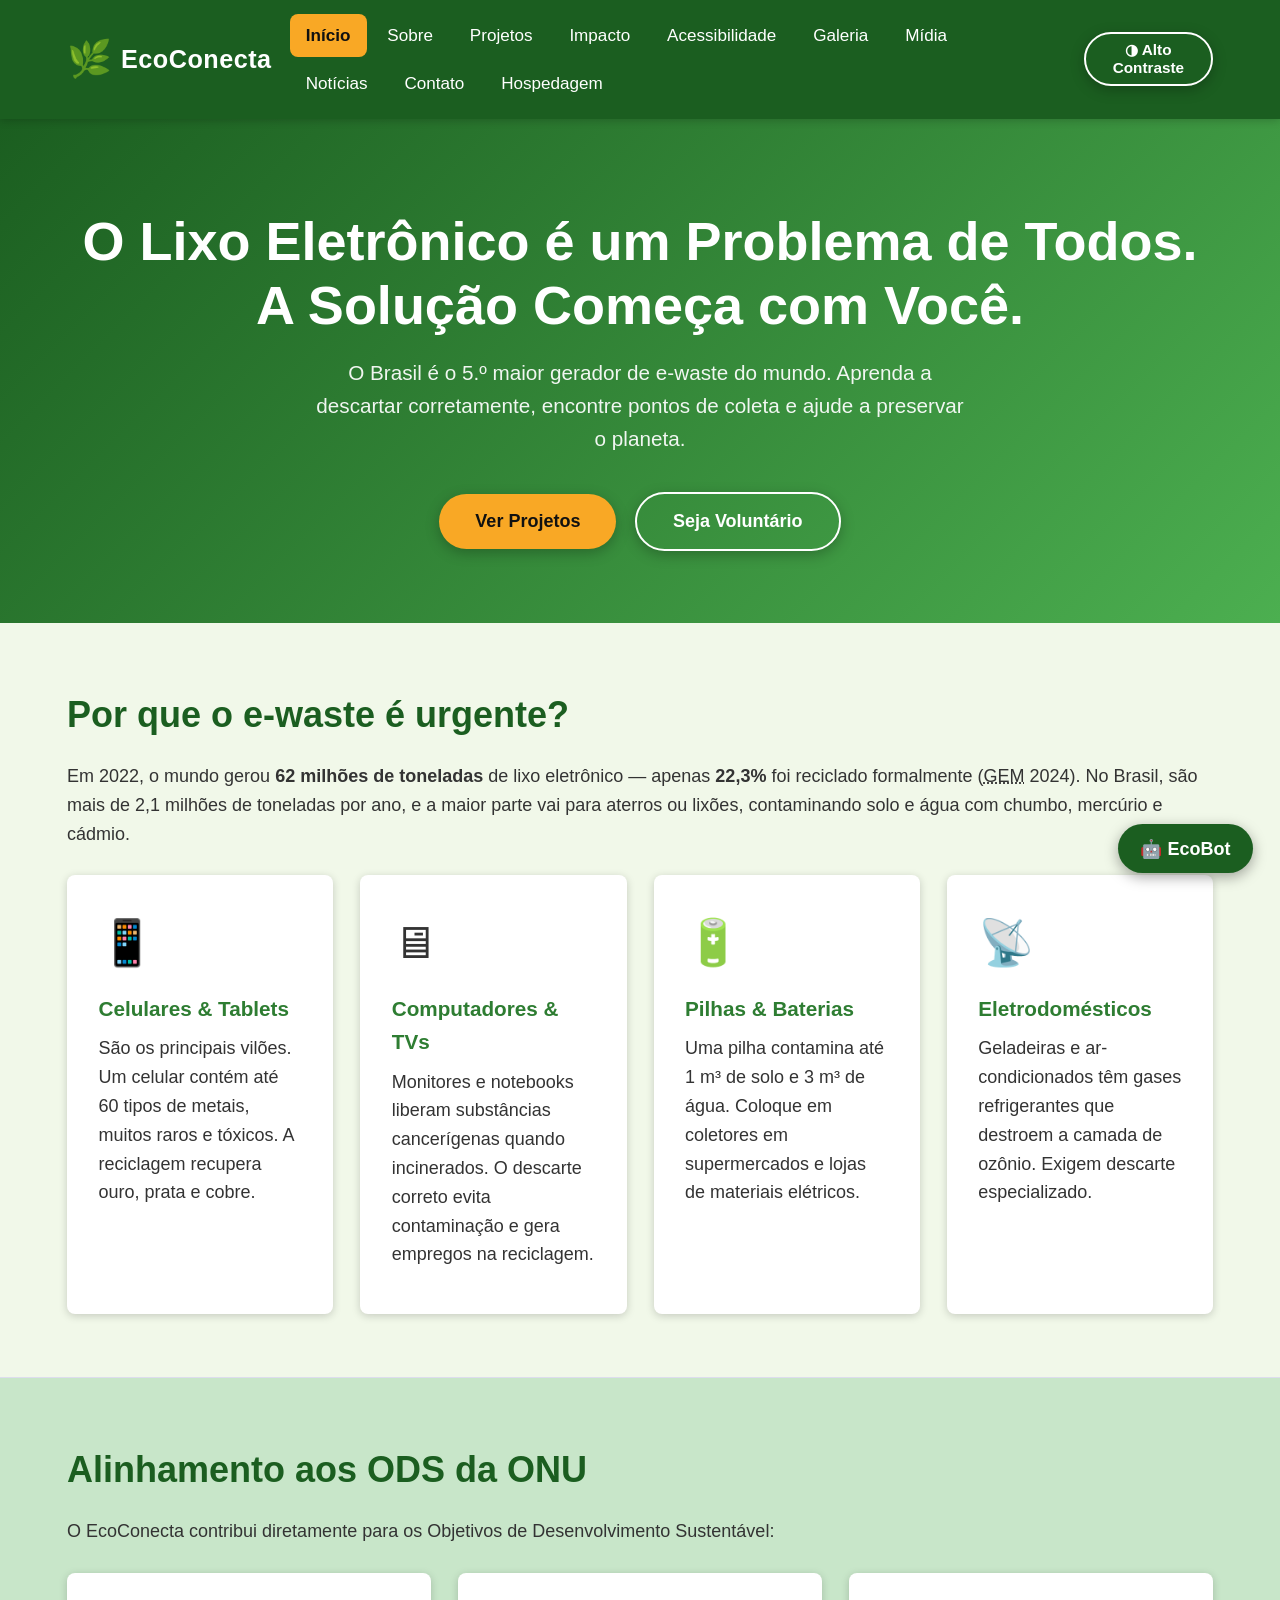
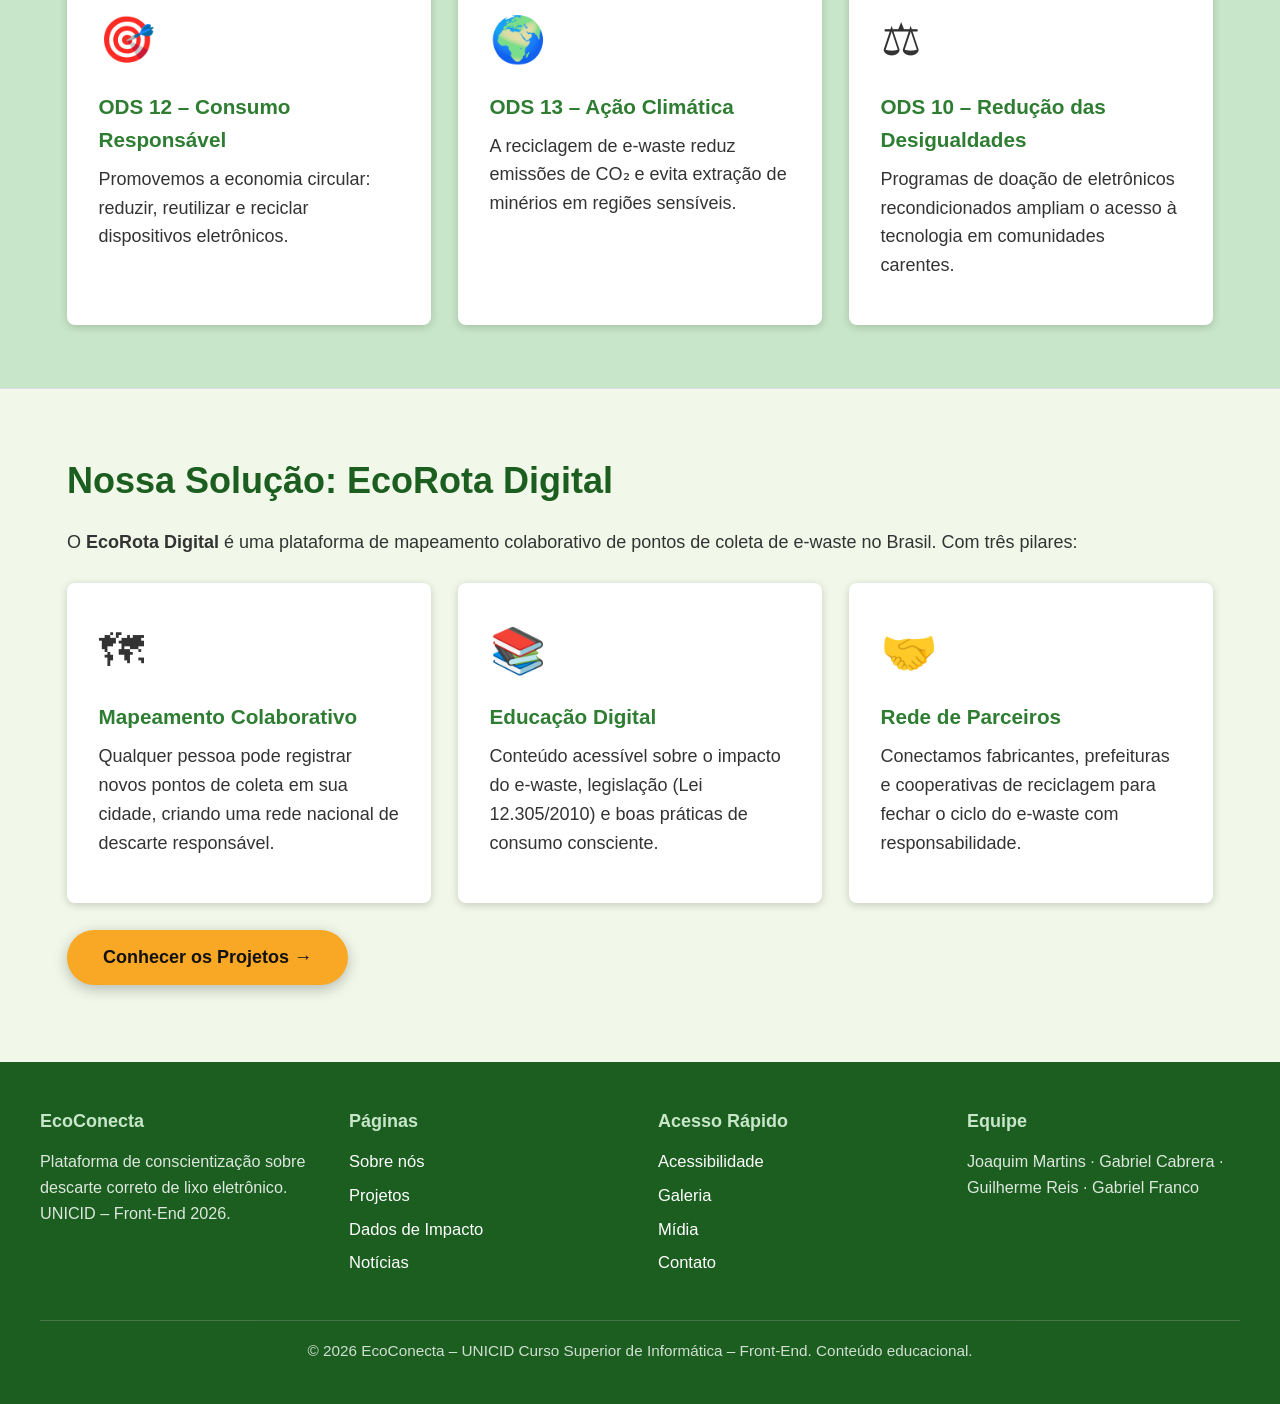
==== index.html @ da59697d "feat: adiciona site completo EcoConecta - 10 páginas HTML5+CSS3+JS" ====
<!DOCTYPE html>
<html lang="pt-BR">
<head>
  <meta charset="UTF-8">
  <meta name="viewport" content="width=device-width, initial-scale=1.0">
  <meta name="description" content="EcoConecta – Plataforma de conscientização sobre o descarte correto de lixo eletrônico no Brasil.">
  <meta name="keywords" content="lixo eletrônico, e-waste, reciclagem, sustentabilidade, ecologia">
  <meta name="author" content="Equipe EcoConecta – UNICID Front-End">
  <title>EcoConecta | Início</title>
  <link rel="stylesheet" href="css/style.css">
  <link rel="stylesheet" href="css/ecobot.css">
</head>
<body>
  <a class="skip-link" href="#conteudo-principal">Pular para o conteúdo principal</a>

  <!-- HEADER -->
  <header>
    <div class="header-inner">
      <a class="logo" href="index.html" aria-label="EcoConecta – Página Inicial">
        <span class="logo-icon" aria-hidden="true">🌿</span>
        <span class="logo-text">EcoConecta</span>
      </a>
      <button id="menu-toggle" aria-controls="nav-principal" aria-expanded="false" aria-label="Abrir menu">☰</button>
      <nav id="nav-principal" aria-label="Navegação principal">
        <ul>
          <li><a href="index.html" aria-current="page">Início</a></li>
          <li><a href="sobre.html">Sobre</a></li>
          <li><a href="projetos.html">Projetos</a></li>
          <li><a href="impacto.html">Impacto</a></li>
          <li><a href="acessibilidade.html">Acessibilidade</a></li>
          <li><a href="galeria.html">Galeria</a></li>
          <li><a href="midia.html">Mídia</a></li>
          <li><a href="noticias.html">Notícias</a></li>
          <li><a href="contato.html">Contato</a></li>
          <li><a href="orcamento_hospedagem.html">Hospedagem</a></li>
        </ul>
      </nav>
      <button id="btn-contraste" class="btn btn-secundario" aria-pressed="false" style="margin-left:.5rem;font-size:.85rem;padding:.4rem .9rem;">◑ Alto Contraste</button>
    </div>
  </header>

  <!-- HERO -->
  <div class="hero" role="region" aria-labelledby="hero-titulo">
    <h1 id="hero-titulo">O Lixo Eletrônico é um Problema de Todos.<br>A Solução Começa com Você.</h1>
    <p>O Brasil é o 5.º maior gerador de e-waste do mundo. Aprenda a descartar corretamente, encontre pontos de coleta e ajude a preservar o planeta.</p>
    <a href="projetos.html" class="btn">Ver Projetos</a>
    <a href="contato.html" class="btn btn-secundario">Seja Voluntário</a>
  </div>

  <!-- CONTEÚDO PRINCIPAL -->
  <main id="conteudo-principal">

    <!-- Resumo do Tema -->
    <section aria-labelledby="sec-tema">
      <div class="container">
        <h2 id="sec-tema">Por que o e-waste é urgente?</h2>
        <p>Em 2022, o mundo gerou <strong>62 milhões de toneladas</strong> de lixo eletrônico — apenas <strong>22,3%</strong> foi reciclado formalmente (<abbr title="Global E-waste Monitor">GEM</abbr> 2024). No Brasil, são mais de 2,1 milhões de toneladas por ano, e a maior parte vai para aterros ou lixões, contaminando solo e água com chumbo, mercúrio e cádmio.</p>
        <div class="grid-cards">
          <div class="card">
            <span class="card-icon" aria-hidden="true">📱</span>
            <h3>Celulares & Tablets</h3>
            <p>São os principais vilões. Um celular contém até 60 tipos de metais, muitos raros e tóxicos. A reciclagem recupera ouro, prata e cobre.</p>
          </div>
          <div class="card">
            <span class="card-icon" aria-hidden="true">🖥</span>
            <h3>Computadores & TVs</h3>
            <p>Monitores e notebooks liberam substâncias cancerígenas quando incinerados. O descarte correto evita contaminação e gera empregos na reciclagem.</p>
          </div>
          <div class="card">
            <span class="card-icon" aria-hidden="true">🔋</span>
            <h3>Pilhas & Baterias</h3>
            <p>Uma pilha contamina até 1 m³ de solo e 3 m³ de água. Coloque em coletores em supermercados e lojas de materiais elétricos.</p>
          </div>
          <div class="card">
            <span class="card-icon" aria-hidden="true">📡</span>
            <h3>Eletrodomésticos</h3>
            <p>Geladeiras e ar-condicionados têm gases refrigerantes que destroem a camada de ozônio. Exigem descarte especializado.</p>
          </div>
        </div>
      </div>
    </section>

    <!-- ODS -->
    <section aria-labelledby="sec-ods" style="background:var(--verde-suave)">
      <div class="container">
        <h2 id="sec-ods">Alinhamento aos ODS da ONU</h2>
        <p>O EcoConecta contribui diretamente para os Objetivos de Desenvolvimento Sustentável:</p>
        <div class="grid-cards">
          <div class="card">
            <span class="card-icon" aria-hidden="true">🎯</span>
            <h3>ODS 12 – Consumo Responsável</h3>
            <p>Promovemos a economia circular: reduzir, reutilizar e reciclar dispositivos eletrônicos.</p>
          </div>
          <div class="card">
            <span class="card-icon" aria-hidden="true">🌍</span>
            <h3>ODS 13 – Ação Climática</h3>
            <p>A reciclagem de e-waste reduz emissões de CO₂ e evita extração de minérios em regiões sensíveis.</p>
          </div>
          <div class="card">
            <span class="card-icon" aria-hidden="true">⚖</span>
            <h3>ODS 10 – Redução das Desigualdades</h3>
            <p>Programas de doação de eletrônicos recondicionados ampliam o acesso à tecnologia em comunidades carentes.</p>
          </div>
        </div>
      </div>
    </section>

    <!-- Nossa Solução -->
    <section aria-labelledby="sec-solucao">
      <div class="container">
        <h2 id="sec-solucao">Nossa Solução: EcoRota Digital</h2>
        <p>O <strong>EcoRota Digital</strong> é uma plataforma de mapeamento colaborativo de pontos de coleta de e-waste no Brasil. Com três pilares:</p>
        <div class="grid-cards">
          <div class="card">
            <span class="card-icon" aria-hidden="true">🗺</span>
            <h3>Mapeamento Colaborativo</h3>
            <p>Qualquer pessoa pode registrar novos pontos de coleta em sua cidade, criando uma rede nacional de descarte responsável.</p>
          </div>
          <div class="card">
            <span class="card-icon" aria-hidden="true">📚</span>
            <h3>Educação Digital</h3>
            <p>Conteúdo acessível sobre o impacto do e-waste, legislação (Lei 12.305/2010) e boas práticas de consumo consciente.</p>
          </div>
          <div class="card">
            <span class="card-icon" aria-hidden="true">🤝</span>
            <h3>Rede de Parceiros</h3>
            <p>Conectamos fabricantes, prefeituras e cooperativas de reciclagem para fechar o ciclo do e-waste com responsabilidade.</p>
          </div>
        </div>
        <p style="margin-top:1.5rem;"><a href="projetos.html" class="btn">Conhecer os Projetos →</a></p>
      </div>
    </section>

  </main>

  <!-- ECOBOT -->
  <div class="ecobot-container" aria-live="polite">
    <button id="ecobot-toggle" class="ecobot-btn" aria-expanded="false" aria-controls="ecobot-painel" title="Abrir assistente EcoBot">
      🤖 EcoBot
    </button>
    <div id="ecobot-painel" class="ecobot-painel" hidden role="dialog" aria-label="Assistente EcoBot">
      <h2 class="ecobot-titulo">🌿 EcoBot – Tire suas dúvidas!</h2>
      <div id="ecobot-chat" class="ecobot-chat" aria-live="polite" aria-atomic="false"></div>
      <div class="ecobot-input-area">
        <label for="ecobot-input" class="visually-hidden">Sua pergunta</label>
        <input id="ecobot-input" type="text" placeholder="Ex: Onde descartar pilhas?" autocomplete="off">
        <button id="ecobot-enviar" class="btn">Enviar</button>
      </div>
    </div>
  </div>

  <!-- FOOTER -->
  <footer>
    <div class="footer-grid">
      <div>
        <h3>EcoConecta</h3>
        <p style="font-size:.9rem;opacity:.85;">Plataforma de conscientização sobre descarte correto de lixo eletrônico. UNICID – Front-End 2026.</p>
      </div>
      <div>
        <h3>Páginas</h3>
        <a href="sobre.html">Sobre nós</a>
        <a href="projetos.html">Projetos</a>
        <a href="impacto.html">Dados de Impacto</a>
        <a href="noticias.html">Notícias</a>
      </div>
      <div>
        <h3>Acesso Rápido</h3>
        <a href="acessibilidade.html">Acessibilidade</a>
        <a href="galeria.html">Galeria</a>
        <a href="midia.html">Mídia</a>
        <a href="contato.html">Contato</a>
      </div>
      <div>
        <h3>Equipe</h3>
        <p style="font-size:.9rem;opacity:.85;">Joaquim Martins · Gabriel Cabrera · Guilherme Reis · Gabriel Franco</p>
      </div>
    </div>
    <div class="footer-bottom">
      <p>© 2026 EcoConecta – UNICID Curso Superior de Informática – Front-End. Conteúdo educacional.</p>
    </div>
  </footer>

  <script src="js/main.js"></script>
</body>
</html>
---- css/style.css ----
/* ========================================
   EcoConecta – Folha de Estilo Principal
   HTML5 + CSS3 puro (sem bibliotecas)
   ======================================== */

/* ---------- Reset & Base ---------- */
*, *::before, *::after {
  box-sizing: border-box;
  margin: 0;
  padding: 0;
}

:root {
  --verde-escuro:  #1b5e20;
  --verde-medio:   #2e7d32;
  --verde-claro:   #4caf50;
  --verde-suave:   #c8e6c9;
  --amarelo:       #f9a825;
  --branco:        #ffffff;
  --cinza-claro:   #f1f8e9;
  --cinza-texto:   #333333;
  --cinza-medio:   #666666;
  --preto:         #111111;
  --sombra:        0 2px 8px rgba(0,0,0,.18);
  --raio:          8px;
  --fonte-titulo:  'Segoe UI', Arial, sans-serif;
  --fonte-corpo:   'Segoe UI', Arial, sans-serif;
  --transicao:     .25s ease;
}

html {
  scroll-behavior: smooth;
  font-size: 18px; /* base acessível */
}

body {
  font-family: var(--fonte-corpo);
  color: var(--cinza-texto);
  background: var(--cinza-claro);
  min-height: 100vh;
  display: flex;
  flex-direction: column;
  line-height: 1.6;
}

/* ---------- Skip Link (acessibilidade) ---------- */
.skip-link {
  position: absolute;
  top: -60px;
  left: 1rem;
  background: var(--verde-escuro);
  color: var(--branco);
  padding: .5rem 1rem;
  border-radius: 0 0 var(--raio) var(--raio);
  font-weight: bold;
  z-index: 9999;
  transition: top var(--transicao);
}
.skip-link:focus {
  top: 0;
}

/* ---------- Header & Nav ---------- */
header {
  background: var(--verde-escuro);
  color: var(--branco);
  position: sticky;
  top: 0;
  z-index: 100;
  box-shadow: var(--sombra);
}

.header-inner {
  max-width: 1200px;
  margin: 0 auto;
  padding: .75rem 1.5rem;
  display: flex;
  align-items: center;
  justify-content: space-between;
  gap: 1rem;
}

.logo {
  display: flex;
  align-items: center;
  gap: .5rem;
  text-decoration: none;
  color: var(--branco);
}

.logo-icon {
  font-size: 2rem;
  line-height: 1;
}

.logo-text {
  font-size: 1.4rem;
  font-weight: 700;
  letter-spacing: .5px;
}

/* Menu hamburger (mobile) */
#menu-toggle {
  display: none;
  background: none;
  border: 2px solid var(--branco);
  color: var(--branco);
  font-size: 1.5rem;
  padding: .3rem .7rem;
  border-radius: var(--raio);
  cursor: pointer;
  transition: background var(--transicao);
}
#menu-toggle:focus {
  outline: 3px solid var(--amarelo);
  outline-offset: 2px;
}
#menu-toggle:hover,
#menu-toggle[aria-expanded="true"] {
  background: var(--verde-medio);
}

nav ul {
  list-style: none;
  display: flex;
  gap: .25rem;
  flex-wrap: wrap;
}

nav a {
  display: block;
  color: var(--branco);
  text-decoration: none;
  padding: .45rem .9rem;
  border-radius: var(--raio);
  font-size: .95rem;
  font-weight: 500;
  transition: background var(--transicao), color var(--transicao);
}
nav a:hover,
nav a:focus {
  background: var(--verde-claro);
  color: var(--preto);
  outline: none;
}
nav a[aria-current="page"] {
  background: var(--amarelo);
  color: var(--preto);
  font-weight: 700;
}

/* ---------- Hero ---------- */
.hero {
  background: linear-gradient(135deg, var(--verde-escuro) 0%, var(--verde-claro) 100%);
  color: var(--branco);
  text-align: center;
  padding: 5rem 1.5rem 4rem;
}
.hero h1 {
  font-size: clamp(1.8rem, 5vw, 3rem);
  margin-bottom: 1rem;
  line-height: 1.2;
}
.hero p {
  font-size: 1.15rem;
  max-width: 650px;
  margin: 0 auto 2rem;
  opacity: .93;
}
.btn {
  display: inline-block;
  background: var(--amarelo);
  color: var(--preto);
  padding: .75rem 2rem;
  border-radius: 50px;
  font-weight: 700;
  text-decoration: none;
  font-size: 1rem;
  border: none;
  cursor: pointer;
  transition: transform var(--transicao), box-shadow var(--transicao), background var(--transicao);
  box-shadow: 0 4px 14px rgba(0,0,0,.25);
}
.btn:hover,
.btn:focus {
  background: #f57f17;
  transform: translateY(-2px);
  box-shadow: 0 6px 20px rgba(0,0,0,.3);
  outline: 3px solid var(--branco);
  outline-offset: 2px;
}
.btn-secundario {
  background: transparent;
  border: 2px solid var(--branco);
  color: var(--branco);
  margin-left: .75rem;
}
.btn-secundario:hover,
.btn-secundario:focus {
  background: var(--branco);
  color: var(--verde-escuro);
}

/* ---------- Container e Layout ---------- */
main {
  flex: 1;
}

.container {
  max-width: 1200px;
  margin: 0 auto;
  padding: 0 1.5rem;
}

section {
  padding: 3.5rem 0;
}

section + section {
  border-top: 1px solid #dde;
}

h2 {
  font-size: clamp(1.4rem, 3vw, 2rem);
  color: var(--verde-escuro);
  margin-bottom: 1rem;
}

h3 {
  font-size: 1.15rem;
  color: var(--verde-medio);
  margin-bottom: .5rem;
}

p { margin-bottom: .75rem; }

/* ---------- Grid de Cards ---------- */
.grid-cards {
  display: grid;
  grid-template-columns: repeat(auto-fit, minmax(260px, 1fr));
  gap: 1.5rem;
  margin-top: 1.5rem;
}

.card {
  background: var(--branco);
  border-radius: var(--raio);
  box-shadow: var(--sombra);
  padding: 1.75rem;
  transition: transform var(--transicao), box-shadow var(--transicao);
}
.card:hover {
  transform: translateY(-4px);
  box-shadow: 0 6px 20px rgba(0,0,0,.2);
}
.card-icon {
  font-size: 2.5rem;
  margin-bottom: .75rem;
  display: block;
}

/* ---------- Tabelas ---------- */
.tabela-wrapper {
  overflow-x: auto;
  margin-top: 1.5rem;
}
table {
  width: 100%;
  border-collapse: collapse;
  min-width: 400px;
}
thead th {
  background: var(--verde-escuro);
  color: var(--branco);
  padding: .75rem 1rem;
  text-align: left;
}
tbody tr:nth-child(even) {
  background: var(--verde-suave);
}
tbody td {
  padding: .65rem 1rem;
  border-bottom: 1px solid #ccc;
}

/* ---------- Formulário ---------- */
.form-group {
  margin-bottom: 1.25rem;
}
label {
  display: block;
  font-weight: 600;
  margin-bottom: .35rem;
  color: var(--verde-escuro);
}
input, select, textarea {
  width: 100%;
  padding: .65rem .9rem;
  border: 2px solid #bbb;
  border-radius: var(--raio);
  font-size: 1rem;
  font-family: inherit;
  transition: border-color var(--transicao), box-shadow var(--transicao);
  background: var(--branco);
}
input:focus, select:focus, textarea:focus {
  border-color: var(--verde-medio);
  box-shadow: 0 0 0 3px rgba(46,125,50,.25);
  outline: none;
}
input.erro, select.erro, textarea.erro {
  border-color: #c62828;
  box-shadow: 0 0 0 3px rgba(198,40,40,.2);
}
input.ok, select.ok, textarea.ok {
  border-color: var(--verde-claro);
}
.msg-erro {
  color: #c62828;
  font-size: .88rem;
  margin-top: .25rem;
  display: none;
}
.msg-erro.visivel {
  display: block;
}
.form-sucesso {
  background: var(--verde-suave);
  border: 2px solid var(--verde-claro);
  border-radius: var(--raio);
  padding: 1.25rem;
  text-align: center;
  display: none;
  font-weight: 600;
  color: var(--verde-escuro);
}

/* ---------- Galeria ---------- */
.galeria-grid {
  display: grid;
  grid-template-columns: repeat(auto-fit, minmax(220px, 1fr));
  gap: 1rem;
  margin-top: 1.5rem;
}
.galeria-item {
  border-radius: var(--raio);
  overflow: hidden;
  box-shadow: var(--sombra);
}
.galeria-item figure {
  margin: 0;
}
.galeria-item img {
  width: 100%;
  height: 200px;
  object-fit: cover;
  display: block;
  transition: transform .4s ease;
}
.galeria-item:hover img {
  transform: scale(1.06);
}
.galeria-item figcaption {
  padding: .6rem .9rem;
  font-size: .88rem;
  background: var(--branco);
  color: var(--cinza-medio);
}

/* ---------- Notícias ---------- */
.filtro-noticias {
  display: flex;
  gap: .5rem;
  flex-wrap: wrap;
  margin-bottom: 1.5rem;
}
.filtro-noticias button {
  background: var(--branco);
  border: 2px solid var(--verde-medio);
  color: var(--verde-medio);
  padding: .4rem 1.1rem;
  border-radius: 50px;
  cursor: pointer;
  font-weight: 600;
  font-size: .9rem;
  transition: background var(--transicao), color var(--transicao);
}
.filtro-noticias button:hover,
.filtro-noticias button.ativo,
.filtro-noticias button:focus {
  background: var(--verde-medio);
  color: var(--branco);
  outline: 3px solid var(--amarelo);
  outline-offset: 2px;
}
article.noticia {
  background: var(--branco);
  border-radius: var(--raio);
  padding: 1.5rem;
  margin-bottom: 1.25rem;
  box-shadow: var(--sombra);
  border-left: 5px solid var(--verde-claro);
}
article.noticia[data-categoria] {
  transition: opacity .3s ease;
}
article.noticia.oculta {
  display: none;
}
article.noticia time {
  font-size: .85rem;
  color: var(--cinza-medio);
  display: block;
  margin-bottom: .5rem;
}
.badge {
  display: inline-block;
  font-size: .78rem;
  font-weight: 700;
  padding: .2rem .7rem;
  border-radius: 50px;
  background: var(--verde-suave);
  color: var(--verde-escuro);
  margin-bottom: .5rem;
}

/* ---------- Mídia ---------- */
.midia-wrapper {
  margin: 1.5rem 0;
}
.midia-wrapper h3 {
  margin-bottom: .75rem;
}
video, audio {
  width: 100%;
  border-radius: var(--raio);
  margin-top: .5rem;
  background: #000;
}
audio {
  background: var(--cinza-claro);
  height: 44px;
}
.iframe-wrapper {
  position: relative;
  padding-bottom: 56.25%;
  height: 0;
  overflow: hidden;
  border-radius: var(--raio);
  box-shadow: var(--sombra);
}
.iframe-wrapper iframe {
  position: absolute;
  inset: 0;
  width: 100%;
  height: 100%;
  border: none;
}

/* ---------- Alto Contraste ---------- */
body.alto-contraste {
  --verde-escuro:  #000000;
  --verde-medio:   #000000;
  --verde-claro:   #ffff00;
  --verde-suave:   #111111;
  --amarelo:       #ffff00;
  --branco:        #000000;
  --cinza-claro:   #000000;
  --cinza-texto:   #ffffff;
  --cinza-medio:   #cccccc;
  --preto:         #ffffff;
  background: #000;
  color: #fff;
}
body.alto-contraste header { background: #000; border-bottom: 2px solid #ffff00; }
body.alto-contraste nav a:hover,
body.alto-contraste nav a:focus { background: #ffff00; color: #000; }
body.alto-contraste .card { background: #111; border: 1px solid #ffff00; }
body.alto-contraste a { color: #ffff00; }

/* ---------- Footer ---------- */
footer {
  background: var(--verde-escuro);
  color: var(--branco);
  padding: 2.5rem 1.5rem 1.5rem;
  margin-top: auto;
}
.footer-grid {
  max-width: 1200px;
  margin: 0 auto;
  display: grid;
  grid-template-columns: repeat(auto-fit, minmax(200px, 1fr));
  gap: 2rem;
}
.footer-grid h3 { color: var(--verde-suave); font-size: 1rem; margin-bottom: .75rem; }
.footer-grid a { color: var(--branco); text-decoration: none; display: block; margin-bottom: .4rem; font-size: .92rem; }
.footer-grid a:hover, .footer-grid a:focus { text-decoration: underline; outline: 2px solid var(--amarelo); }
.footer-bottom {
  max-width: 1200px;
  margin: 2rem auto 0;
  border-top: 1px solid rgba(255,255,255,.2);
  padding-top: 1rem;
  text-align: center;
  font-size: .85rem;
  opacity: .8;
}

/* ---------- Acessibilidade helper ---------- */
.visually-hidden {
  position: absolute;
  width: 1px;
  height: 1px;
  overflow: hidden;
  clip: rect(0,0,0,0);
  white-space: nowrap;
}

/* ---------- Responsivo ---------- */
@media (max-width: 768px) {
  #menu-toggle { display: block; }

  nav#nav-principal {
    display: none;
    width: 100%;
    padding-bottom: .75rem;
  }
  nav#nav-principal.aberto { display: block; }
  nav#nav-principal ul {
    flex-direction: column;
    gap: .2rem;
  }
  nav#nav-principal a {
    padding: .6rem 1rem;
    font-size: 1rem;
  }

  .header-inner { flex-wrap: wrap; }

  .hero { padding: 3rem 1rem 2.5rem; }

  section { padding: 2.5rem 0; }
}

@media (max-width: 480px) {
  html { font-size: 16px; }
  .btn { display: block; margin: .5rem 0; }
  .btn-secundario { margin-left: 0; }
}

/* ========================================
   Componentes das páginas internas
   ======================================== */

/* Cabeçalho de página interna */
.page-header {
  background: linear-gradient(135deg, var(--verde-escuro) 0%, var(--verde-medio) 100%);
  color: var(--branco);
  text-align: center;
  padding: 3rem 1.5rem 2.5rem;
}
.page-header h1 { font-size: clamp(1.6rem, 4vw, 2.4rem); margin-bottom: .5rem; }
.page-header p { max-width: 700px; margin: 0 auto; opacity: .95; }

.fundo-suave { background: var(--verde-suave); }
.texto-fonte { font-size: .85rem; color: var(--cinza-medio); margin-top: .75rem; }
caption { text-align: left; font-weight: 700; color: var(--verde-escuro); padding: .5rem 0; }
.lista-check { list-style: none; margin: 1rem 0; }
.lista-check li { padding: .4rem 0 .4rem 2rem; position: relative; }
.lista-check li::before { content: "✔"; position: absolute; left: .3rem; color: var(--verde-medio); font-weight: 700; }
kbd {
  background: var(--branco); border: 1px solid #999; border-bottom-width: 3px;
  border-radius: 4px; padding: .05rem .45rem; font-family: monospace; font-size: .9rem;
}
.duas-colunas { display: grid; grid-template-columns: repeat(auto-fit, minmax(300px, 1fr)); gap: 2rem; align-items: start; }
.img-responsiva { width: 100%; height: auto; border-radius: var(--raio); box-shadow: var(--sombra); display: block; }

/* Status dos projetos */
.status { display: inline-block; font-size: .8rem; font-weight: 700; padding: .2rem .75rem; border-radius: 50px; margin-bottom: .75rem; }
.status-andamento { background: #fff3cd; color: #6d4c00; }
.status-concluido { background: var(--verde-suave); color: var(--verde-escuro); }
.status-planejado { background: #e3f2fd; color: #0d47a1; }
.card .btn { margin-top: .75rem; }

/* Contadores (impacto) */
.contadores { display: grid; grid-template-columns: repeat(auto-fit, minmax(220px, 1fr)); gap: 1.5rem; margin-top: 1.5rem; }
.contador-item { background: var(--branco); border-radius: var(--raio); box-shadow: var(--sombra); padding: 1.5rem; text-align: center; border-top: 5px solid var(--verde-claro); }
.contador-numero { display: block; font-size: 2.6rem; font-weight: 800; color: var(--verde-escuro); line-height: 1.1; }
.contador-legenda { display: block; margin-top: .5rem; font-size: .95rem; }

/* Gráfico de barras em CSS puro */
.grafico-barras { list-style: none; margin-top: 1.5rem; }
.grafico-barras li { display: grid; grid-template-columns: 120px 1fr; align-items: center; gap: .75rem; margin-bottom: .6rem; }
.barra-rotulo { font-weight: 600; font-size: .95rem; }
.barra-trilho { background: #e0e0e0; border-radius: 50px; overflow: hidden; }
.barra { display: block; height: 1.9rem; width: var(--valor); background: linear-gradient(90deg, var(--verde-medio), var(--verde-claro)); color: #fff; font-weight: 700; font-size: .85rem; line-height: 1.9rem; padding-left: .75rem; white-space: nowrap; border-radius: 50px; transition: width 1s ease; }
.barra-destaque { background: linear-gradient(90deg, #e65100, var(--amarelo)); color: #111; }

/* Galeria: botão que envolve a miniatura */
.galeria-abrir { display: block; width: 100%; padding: 0; border: 0; background: none; cursor: zoom-in; overflow: hidden; }
.galeria-abrir:focus { outline: 4px solid var(--amarelo); outline-offset: -4px; }
.galeria-item figcaption small { display: block; margin-top: .25rem; font-style: italic; }

/* Lightbox */
.lightbox { position: fixed; inset: 0; background: rgba(0,0,0,.88); z-index: 2000; display: flex; flex-direction: column; align-items: center; justify-content: center; padding: 1.5rem; }
.lightbox[hidden] { display: none; }
.lightbox-conteudo { max-width: 960px; width: 100%; margin: 0; text-align: center; }
.lightbox-img { max-width: 100%; max-height: 75vh; border-radius: var(--raio); box-shadow: 0 10px 40px rgba(0,0,0,.6); }
.lightbox-legenda { color: #fff; margin-top: .75rem; font-size: 1rem; }
.lightbox-fechar { margin-top: 1rem; background: var(--amarelo); color: #111; border: 0; padding: .6rem 1.5rem; border-radius: 50px; font-weight: 700; font-size: 1rem; cursor: pointer; }
.lightbox-fechar:focus, .lightbox-fechar:hover { outline: 3px solid #fff; outline-offset: 2px; }

/* Contato */
.info-contato { list-style: none; }
.info-contato li { margin-bottom: .75rem; }
.form-contato { background: var(--branco); padding: 2rem; border-radius: var(--raio); box-shadow: var(--sombra); }
.form-linha { display: grid; grid-template-columns: repeat(auto-fit, minmax(220px, 1fr)); gap: 0 1.25rem; }
.obrigatorio { color: #c62828; }
.dica { font-size: .85rem; color: var(--cinza-medio); }
.mapa-wrapper iframe { width: 100%; height: 320px; border: 0; border-radius: var(--raio); box-shadow: var(--sombra); }

/* Parceiros */
.parceiros { display: grid; grid-template-columns: repeat(auto-fit, minmax(180px, 1fr)); gap: 1rem; margin-top: 1.5rem; }
.parceiros figure { margin: 0; background: var(--branco); border-radius: var(--raio); box-shadow: var(--sombra); padding: 1rem; text-align: center; }
.parceiros img { width: 100%; height: auto; display: block; border-radius: 4px; }
.parceiros figcaption { font-size: .85rem; margin-top: .5rem; }

/* Destaque / recomendação */
.destaque { background: var(--branco); border-left: 6px solid var(--amarelo); padding: 1.25rem 1.5rem; border-radius: var(--raio); box-shadow: var(--sombra); margin-top: 1.5rem; }

/* Foco visível global */
a:focus-visible, button:focus-visible, summary:focus-visible { outline: 3px solid var(--amarelo); outline-offset: 2px; }

/* Ajustes de alto contraste para os novos componentes */
body.alto-contraste .contador-item,
body.alto-contraste .form-contato,
body.alto-contraste .destaque,
body.alto-contraste .parceiros figure,
body.alto-contraste article.noticia { background: #111; border: 1px solid #ffff00; color: #fff; }
body.alto-contraste .barra { background: #ffff00; color: #000; }
body.alto-contraste .barra-trilho { background: #333; }
body.alto-contraste .status { background: #000; color: #ffff00; border: 1px solid #ffff00; }
body.alto-contraste .page-header { background: #000; border-bottom: 2px solid #ffff00; }
body.alto-contraste input, body.alto-contraste select, body.alto-contraste textarea { background: #000; color: #fff; border-color: #ffff00; }
body.alto-contraste kbd { background: #000; color: #ffff00; border-color: #ffff00; }
body.alto-contraste thead th { border: 1px solid #ffff00; }

@media (max-width: 480px) {
  .grafico-barras li { grid-template-columns: 1fr; gap: .2rem; }
  .form-contato { padding: 1.25rem; }
}

@media (prefers-reduced-motion: reduce) {
  *, *::before, *::after { transition: none !important; animation: none !important; scroll-behavior: auto !important; }
}

/* ---------- Alto contraste: correções de legibilidade ----------
   No modo alto contraste as variáveis --branco/--verde-* viram preto,
   então todo texto que usava essas variáveis precisa de cor explícita. */
body.alto-contraste header,
body.alto-contraste footer,
body.alto-contraste .hero,
body.alto-contraste .page-header,
body.alto-contraste .ecobot-titulo,
body.alto-contraste thead th { color: #fff; }
body.alto-contraste h1,
body.alto-contraste h2,
body.alto-contraste h3,
body.alto-contraste label,
body.alto-contraste caption,
body.alto-contraste .contador-numero,
body.alto-contraste .form-sucesso,
body.alto-contraste .footer-grid h3,
body.alto-contraste .logo { color: #ffff00; }
body.alto-contraste nav a { color: #fff; }
body.alto-contraste nav a[aria-current="page"],
body.alto-contraste .btn,
body.alto-contraste .filtro-noticias button.ativo,
body.alto-contraste .filtro-noticias button:hover,
body.alto-contraste .filtro-noticias button:focus { background: #ffff00; color: #000; border-color: #ffff00; }
body.alto-contraste .btn-secundario,
body.alto-contraste .filtro-noticias button,
body.alto-contraste .badge,
body.alto-contraste .ecobot-btn { background: #000; color: #ffff00; border: 2px solid #ffff00; }
body.alto-contraste .footer-grid a { color: #ffff00; }
body.alto-contraste .msg-erro { color: #ff8a80; }
body.alto-contraste .form-sucesso { border-color: #ffff00; background: #000; }
body.alto-contraste .lightbox-legenda { color: #fff; }
---- css/ecobot.css ----
/* EcoBot – Assistente de FAQ */
.ecobot-container {
  position: fixed;
  bottom: 1.5rem;
  right: 1.5rem;
  z-index: 999;
  display: flex;
  flex-direction: column;
  align-items: flex-end;
  gap: .75rem;
}
.ecobot-btn {
  background: var(--verde-escuro);
  color: var(--branco);
  border: none;
  padding: .75rem 1.25rem;
  border-radius: 50px;
  font-size: 1rem;
  font-weight: 700;
  cursor: pointer;
  box-shadow: 0 4px 14px rgba(0,0,0,.35);
  transition: background var(--transicao);
}
.ecobot-btn:hover, .ecobot-btn:focus {
  background: var(--verde-medio);
  outline: 3px solid var(--amarelo);
}
.ecobot-painel {
  background: var(--branco);
  border: 2px solid var(--verde-medio);
  border-radius: var(--raio);
  width: 320px;
  max-width: 90vw;
  box-shadow: 0 8px 30px rgba(0,0,0,.25);
  overflow: hidden;
}
.ecobot-titulo {
  background: var(--verde-escuro);
  color: var(--branco);
  padding: .75rem 1rem;
  margin: 0;
  font-size: 1rem;
}
.ecobot-chat {
  height: 220px;
  overflow-y: auto;
  padding: 1rem;
  display: flex;
  flex-direction: column;
  gap: .6rem;
  background: var(--cinza-claro);
}
.ecobot-chat p { margin: 0; font-size: .92rem; }
.ecobot-user { align-self: flex-end; background: var(--verde-suave); padding: .4rem .75rem; border-radius: 12px 12px 0 12px; }
.ecobot-bot  { align-self: flex-start; background: var(--branco); padding: .4rem .75rem; border-radius: 12px 12px 12px 0; border: 1px solid #ddd; }
.ecobot-input-area {
  display: flex;
  gap: .5rem;
  padding: .75rem;
  border-top: 1px solid #ddd;
}
.ecobot-input-area input {
  flex: 1;
  padding: .5rem .75rem;
  font-size: .9rem;
  border: 1px solid #bbb;
  border-radius: 6px;
}
.ecobot-input-area .btn {
  padding: .5rem 1rem;
  font-size: .9rem;
}
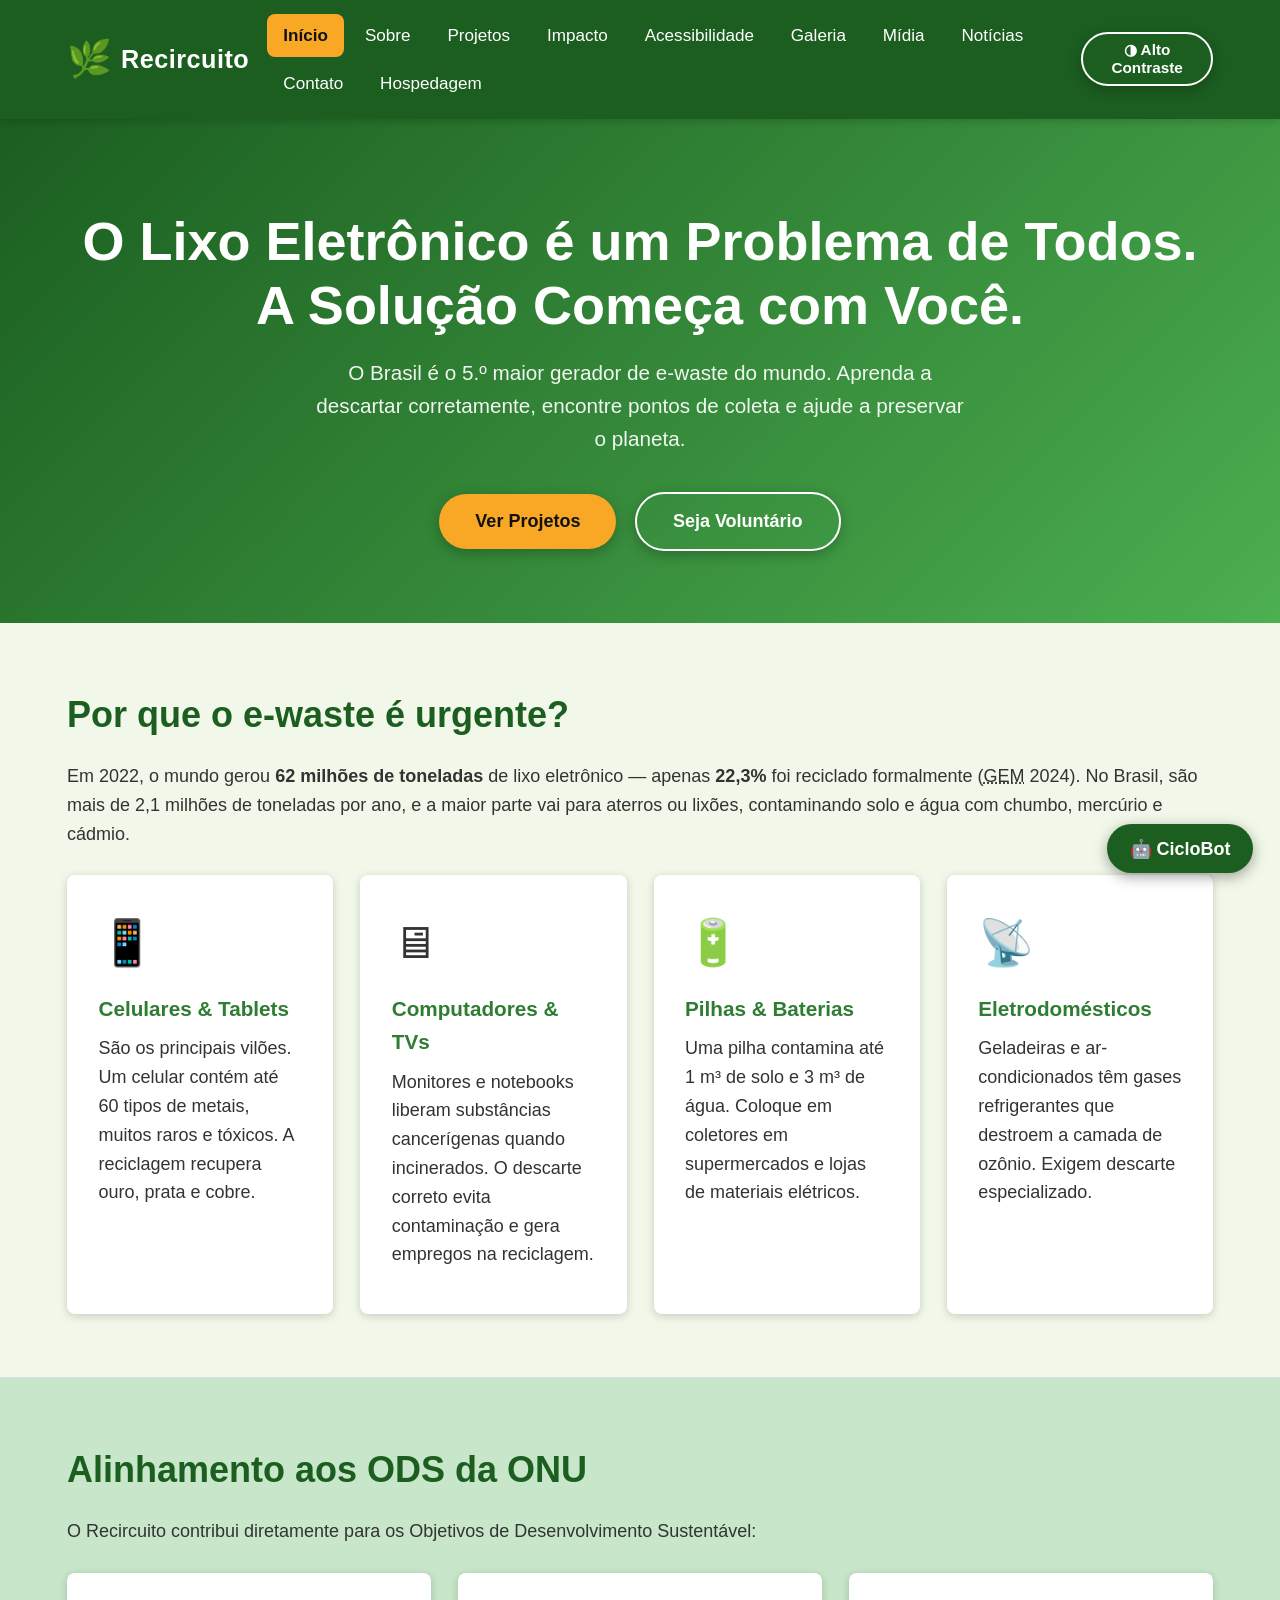
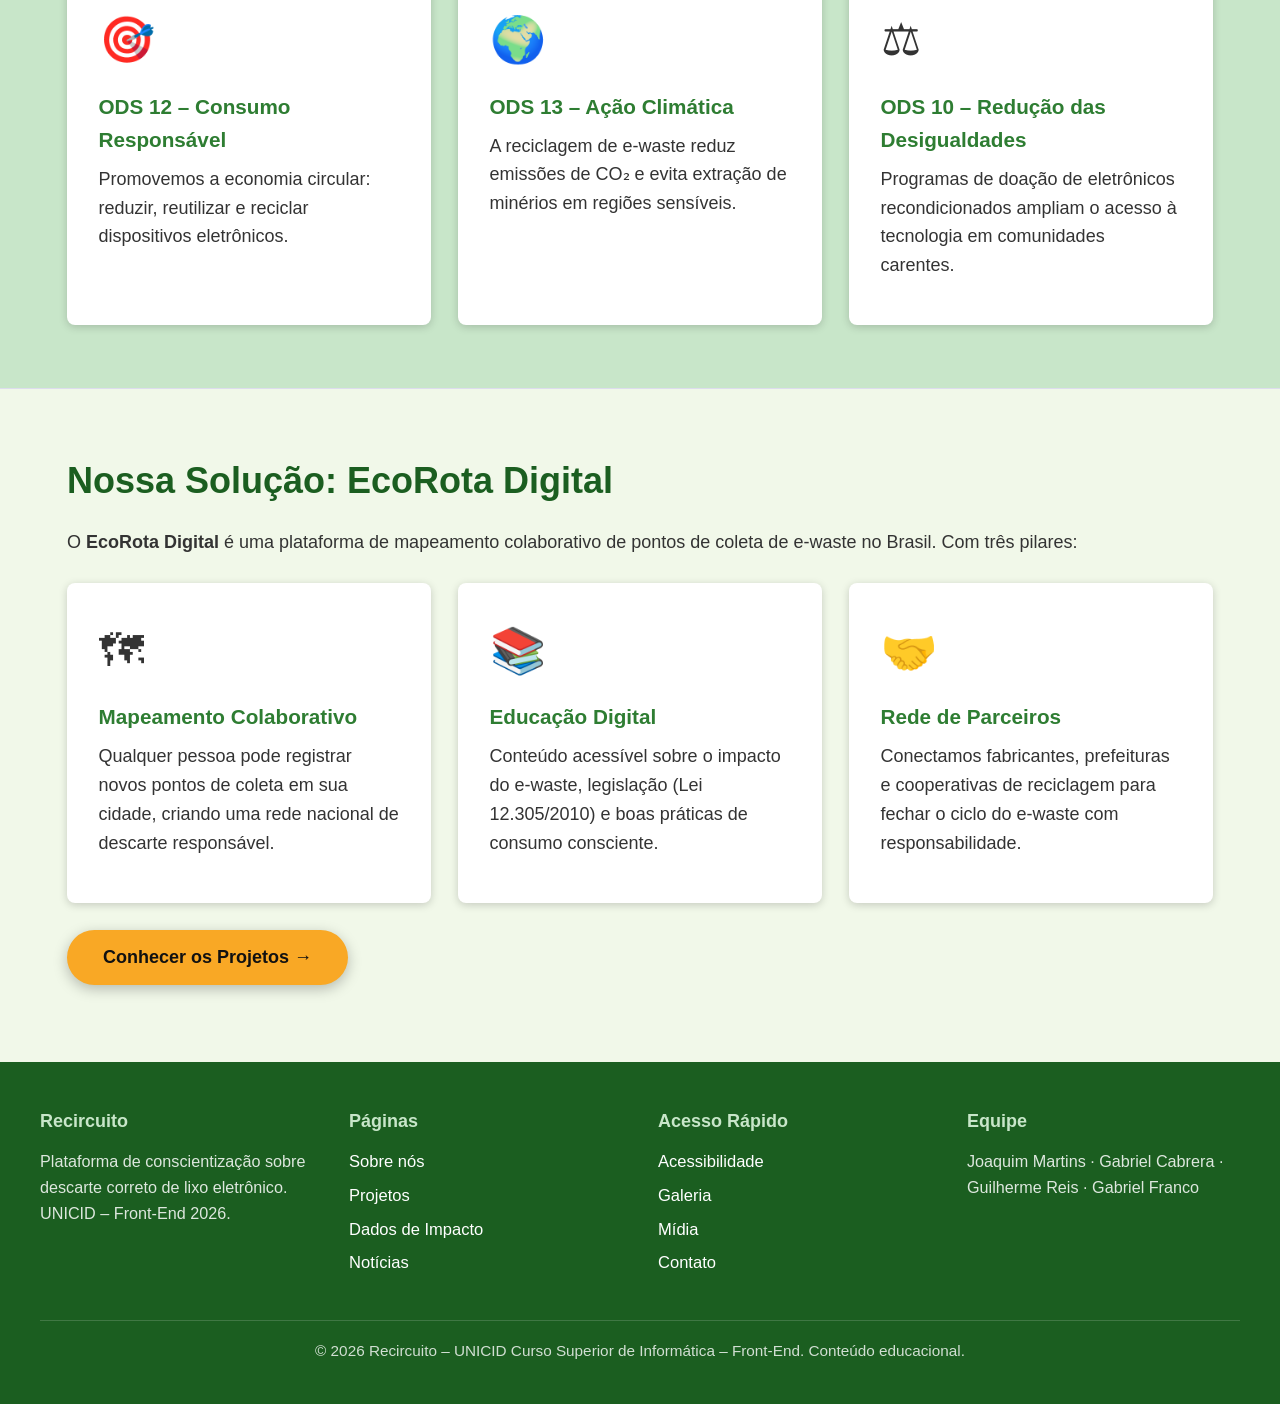
==== commit 79b4725f: "refactor: renomear para Recircuito/CicloBot; atualizar apresentação e docs" ====
--- a/index.html
+++ b/index.html
@@ -3,12 +3,12 @@
 <head>
   <meta charset="UTF-8">
   <meta name="viewport" content="width=device-width, initial-scale=1.0">
-  <meta name="description" content="EcoConecta – Plataforma de conscientização sobre o descarte correto de lixo eletrônico no Brasil.">
+  <meta name="description" content="Recircuito – Plataforma de conscientização sobre o descarte correto de lixo eletrônico no Brasil.">
   <meta name="keywords" content="lixo eletrônico, e-waste, reciclagem, sustentabilidade, ecologia">
-  <meta name="author" content="Equipe EcoConecta – UNICID Front-End">
-  <title>EcoConecta | Início</title>
+  <meta name="author" content="Equipe Recircuito – UNICID Front-End">
+  <title>Recircuito | Início</title>
   <link rel="stylesheet" href="css/style.css">
-  <link rel="stylesheet" href="css/ecobot.css">
+  <link rel="stylesheet" href="css/ciclobot.css">
 </head>
 <body>
   <a class="skip-link" href="#conteudo-principal">Pular para o conteúdo principal</a>
@@ -16,9 +16,9 @@
   <!-- HEADER -->
   <header>
     <div class="header-inner">
-      <a class="logo" href="index.html" aria-label="EcoConecta – Página Inicial">
+      <a class="logo" href="index.html" aria-label="Recircuito – Página Inicial">
         <span class="logo-icon" aria-hidden="true">🌿</span>
-        <span class="logo-text">EcoConecta</span>
+        <span class="logo-text">Recircuito</span>
       </a>
       <button id="menu-toggle" aria-controls="nav-principal" aria-expanded="false" aria-label="Abrir menu">☰</button>
       <nav id="nav-principal" aria-label="Navegação principal">
@@ -84,7 +84,7 @@
     <section aria-labelledby="sec-ods" style="background:var(--verde-suave)">
       <div class="container">
         <h2 id="sec-ods">Alinhamento aos ODS da ONU</h2>
-        <p>O EcoConecta contribui diretamente para os Objetivos de Desenvolvimento Sustentável:</p>
+        <p>O Recircuito contribui diretamente para os Objetivos de Desenvolvimento Sustentável:</p>
         <div class="grid-cards">
           <div class="card">
             <span class="card-icon" aria-hidden="true">🎯</span>
@@ -133,18 +133,18 @@
 
   </main>
 
-  <!-- ECOBOT -->
-  <div class="ecobot-container" aria-live="polite">
-    <button id="ecobot-toggle" class="ecobot-btn" aria-expanded="false" aria-controls="ecobot-painel" title="Abrir assistente EcoBot">
-      🤖 EcoBot
+  <!-- CICLOBOT -->
+  <div class="ciclobot-container" aria-live="polite">
+    <button id="ciclobot-toggle" class="ciclobot-btn" aria-expanded="false" aria-controls="ciclobot-painel" title="Abrir assistente CicloBot">
+      🤖 CicloBot
     </button>
-    <div id="ecobot-painel" class="ecobot-painel" hidden role="dialog" aria-label="Assistente EcoBot">
-      <h2 class="ecobot-titulo">🌿 EcoBot – Tire suas dúvidas!</h2>
-      <div id="ecobot-chat" class="ecobot-chat" aria-live="polite" aria-atomic="false"></div>
-      <div class="ecobot-input-area">
-        <label for="ecobot-input" class="visually-hidden">Sua pergunta</label>
-        <input id="ecobot-input" type="text" placeholder="Ex: Onde descartar pilhas?" autocomplete="off">
-        <button id="ecobot-enviar" class="btn">Enviar</button>
+    <div id="ciclobot-painel" class="ciclobot-painel" hidden role="dialog" aria-label="Assistente CicloBot">
+      <h2 class="ciclobot-titulo">🌿 CicloBot – Tire suas dúvidas!</h2>
+      <div id="ciclobot-chat" class="ciclobot-chat" aria-live="polite" aria-atomic="false"></div>
+      <div class="ciclobot-input-area">
+        <label for="ciclobot-input" class="visually-hidden">Sua pergunta</label>
+        <input id="ciclobot-input" type="text" placeholder="Ex: Onde descartar pilhas?" autocomplete="off">
+        <button id="ciclobot-enviar" class="btn">Enviar</button>
       </div>
     </div>
   </div>
@@ -153,7 +153,7 @@
   <footer>
     <div class="footer-grid">
       <div>
-        <h3>EcoConecta</h3>
+        <h3>Recircuito</h3>
         <p style="font-size:.9rem;opacity:.85;">Plataforma de conscientização sobre descarte correto de lixo eletrônico. UNICID – Front-End 2026.</p>
       </div>
       <div>
@@ -176,7 +176,7 @@
       </div>
     </div>
     <div class="footer-bottom">
-      <p>© 2026 EcoConecta – UNICID Curso Superior de Informática – Front-End. Conteúdo educacional.</p>
+      <p>© 2026 Recircuito – UNICID Curso Superior de Informática – Front-End. Conteúdo educacional.</p>
     </div>
   </footer>
 
--- a/css/style.css
+++ b/css/style.css
@@ -1,5 +1,5 @@
 /* ========================================
-   EcoConecta – Folha de Estilo Principal
+   Recircuito – Folha de Estilo Principal
    HTML5 + CSS3 puro (sem bibliotecas)
    ======================================== */
 
@@ -660,7 +660,7 @@
 body.alto-contraste footer,
 body.alto-contraste .hero,
 body.alto-contraste .page-header,
-body.alto-contraste .ecobot-titulo,
+body.alto-contraste .ciclobot-titulo,
 body.alto-contraste thead th { color: #fff; }
 body.alto-contraste h1,
 body.alto-contraste h2,
@@ -680,7 +680,7 @@
 body.alto-contraste .btn-secundario,
 body.alto-contraste .filtro-noticias button,
 body.alto-contraste .badge,
-body.alto-contraste .ecobot-btn { background: #000; color: #ffff00; border: 2px solid #ffff00; }
+body.alto-contraste .ciclobot-btn { background: #000; color: #ffff00; border: 2px solid #ffff00; }
 body.alto-contraste .footer-grid a { color: #ffff00; }
 body.alto-contraste .msg-erro { color: #ff8a80; }
 body.alto-contraste .form-sucesso { border-color: #ffff00; background: #000; }
--- a/css/ciclobot.css
+++ b/css/ciclobot.css
@@ -0,0 +1,72 @@
+/* CicloBot – Assistente de FAQ */
+.ciclobot-container {
+  position: fixed;
+  bottom: 1.5rem;
+  right: 1.5rem;
+  z-index: 999;
+  display: flex;
+  flex-direction: column;
+  align-items: flex-end;
+  gap: .75rem;
+}
+.ciclobot-btn {
+  background: var(--verde-escuro);
+  color: var(--branco);
+  border: none;
+  padding: .75rem 1.25rem;
+  border-radius: 50px;
+  font-size: 1rem;
+  font-weight: 700;
+  cursor: pointer;
+  box-shadow: 0 4px 14px rgba(0,0,0,.35);
+  transition: background var(--transicao);
+}
+.ciclobot-btn:hover, .ciclobot-btn:focus {
+  background: var(--verde-medio);
+  outline: 3px solid var(--amarelo);
+}
+.ciclobot-painel {
+  background: var(--branco);
+  border: 2px solid var(--verde-medio);
+  border-radius: var(--raio);
+  width: 320px;
+  max-width: 90vw;
+  box-shadow: 0 8px 30px rgba(0,0,0,.25);
+  overflow: hidden;
+}
+.ciclobot-titulo {
+  background: var(--verde-escuro);
+  color: var(--branco);
+  padding: .75rem 1rem;
+  margin: 0;
+  font-size: 1rem;
+}
+.ciclobot-chat {
+  height: 220px;
+  overflow-y: auto;
+  padding: 1rem;
+  display: flex;
+  flex-direction: column;
+  gap: .6rem;
+  background: var(--cinza-claro);
+}
+.ciclobot-chat p { margin: 0; font-size: .92rem; }
+.ciclobot-user { align-self: flex-end; background: var(--verde-suave); padding: .4rem .75rem; border-radius: 12px 12px 0 12px; }
+.ciclobot-bot  { align-self: flex-start; background: var(--branco); padding: .4rem .75rem; border-radius: 12px 12px 12px 0; border: 1px solid #ddd; }
+.ciclobot-input-area {
+  display: flex;
+  gap: .5rem;
+  padding: .75rem;
+  border-top: 1px solid #ddd;
+}
+.ciclobot-input-area input {
+  flex: 1;
+  padding: .5rem .75rem;
+  font-size: .9rem;
+  border: 1px solid #bbb;
+  border-radius: 6px;
+}
+.ciclobot-input-area .btn {
+  padding: .5rem 1rem;
+  font-size: .9rem;
+}
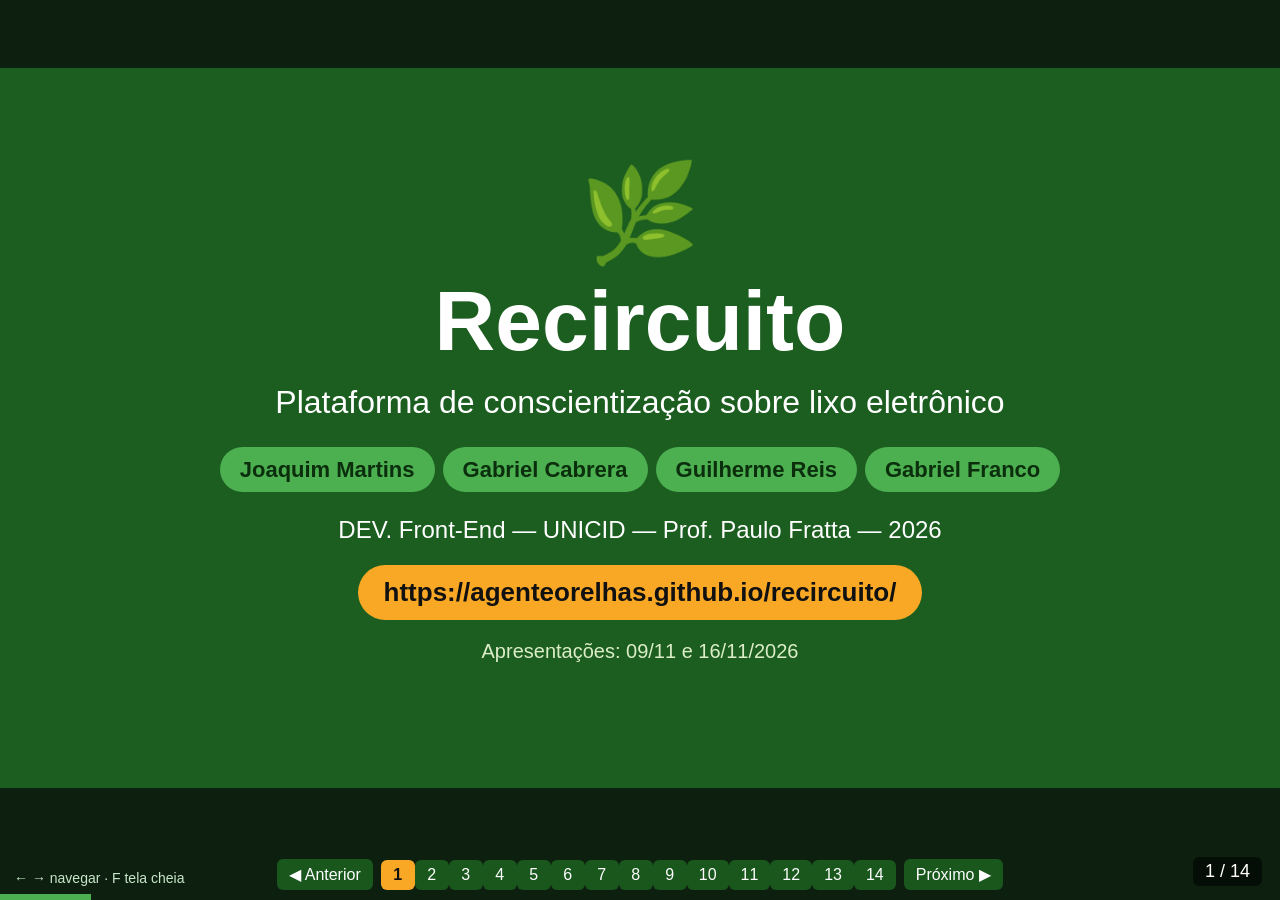
==== commit cbc10fe2: "apresentacao: slides como index.html para GitHub Pages" ====
--- a/index.html
+++ b/index.html
@@ -1,185 +1,460 @@
 <!DOCTYPE html>
 <html lang="pt-BR">
 <head>
-  <meta charset="UTF-8">
-  <meta name="viewport" content="width=device-width, initial-scale=1.0">
-  <meta name="description" content="Recircuito – Plataforma de conscientização sobre o descarte correto de lixo eletrônico no Brasil.">
-  <meta name="keywords" content="lixo eletrônico, e-waste, reciclagem, sustentabilidade, ecologia">
-  <meta name="author" content="Equipe Recircuito – UNICID Front-End">
-  <title>Recircuito | Início</title>
-  <link rel="stylesheet" href="css/style.css">
-  <link rel="stylesheet" href="css/ciclobot.css">
+<meta charset="UTF-8">
+<meta name="viewport" content="width=device-width, initial-scale=1.0">
+<title>Recircuito — Apresentação AV A1</title>
+<style>
+  :root {
+    --verde-escuro: #1b5e20; --verde-medio: #2e7d32; --verde-claro: #4caf50;
+    --verde-suave: #c8e6c9; --amarelo: #f9a825; --texto: #222;
+  }
+  * { box-sizing: border-box; margin: 0; padding: 0; }
+  html, body { width: 100%; height: 100%; overflow: hidden; background: #0d1f0f; }
+  body { font-family: 'Segoe UI', Arial, sans-serif; color: var(--texto); }
+
+  /* Palco 1280x720 escalado via transform */
+  #palco {
+    position: absolute; top: 50%; left: 50%;
+    width: 1280px; height: 720px;
+    transform-origin: center center;
+  }
+  .slide {
+    position: absolute; inset: 0; padding: 44px 64px 70px;
+    background: #fafdf7; font-size: 22px; line-height: 1.35;
+    display: none; flex-direction: column; gap: 16px; overflow: hidden;
+  }
+  .slide.ativo { display: flex; animation: entrar .35s ease; }
+  @keyframes entrar { from { opacity: 0; transform: translateX(24px); } to { opacity: 1; transform: none; } }
+  @media (prefers-reduced-motion: reduce) { .slide.ativo { animation: none; } }
+
+  .slide.escuro { background: var(--verde-escuro); color: #fff; }
+  h1 { font-size: 84px; line-height: 1; }
+  h2 { font-size: 40px; color: var(--verde-escuro); border-bottom: 4px solid var(--verde-claro); padding-bottom: 8px; }
+  .escuro h2 { color: #fff; border-color: var(--amarelo); }
+  .num-slide { position: absolute; top: 18px; right: 28px; font-size: 20px; color: #6b8f6e; }
+  .escuro .num-slide { color: #c8e6c9; }
+
+  .grid2 { display: grid; grid-template-columns: 1fr 1fr; gap: 18px; }
+  .grid3 { display: grid; grid-template-columns: repeat(3, 1fr); gap: 18px; }
+  .card { background: var(--verde-suave); border-radius: 12px; padding: 16px 20px; }
+  .card-branco { background: #fff; border-radius: 12px; padding: 16px 20px; box-shadow: 0 2px 8px rgba(0,0,0,.12); border-top: 5px solid var(--verde-claro); }
+  .destaque { background: var(--verde-suave); border-left: 8px solid var(--verde-escuro); border-radius: 10px; padding: 14px 22px; font-weight: 600; }
+  .alerta { background: #fff3e0; border-left: 8px solid #e65100; border-radius: 10px; padding: 12px 20px; }
+  .badge { display: inline-block; background: var(--verde-medio); color: #fff; border-radius: 999px; padding: 6px 18px; font-size: 20px; font-weight: 600; margin: 4px 6px 4px 0; }
+  .badge.amarelo { background: var(--amarelo); color: #111; }
+  .pequeno { font-size: 20px; color: #555; }
+  .escuro .pequeno { color: #dcedc8; }
+  ul.limpa { list-style: none; display: flex; flex-direction: column; gap: 8px; }
+  .icone { font-size: 40px; line-height: 1; }
+  .numero { font-size: 40px; font-weight: 800; color: var(--verde-escuro); line-height: 1.1; }
+
+  table { width: 100%; border-collapse: collapse; font-size: 20px; }
+  thead th { background: var(--verde-escuro); color: #fff; text-align: left; padding: 8px 12px; }
+  tbody td { padding: 6px 12px; border-bottom: 1px solid #cfd8cf; }
+  tbody tr:nth-child(even) { background: #e8f5e9; }
+  tbody tr:nth-child(odd) { background: #fff; }
+  tr.escolhido td { font-weight: 700; }
+
+  pre.codigo {
+    background: #1e1e1e; color: #d4d4d4; border-radius: 10px; padding: 16px 20px;
+    font-family: Consolas, 'Courier New', monospace; font-size: 20px; line-height: 1.4; white-space: pre; overflow: hidden;
+  }
+  .c-com { color: #6a9955; } .c-kw { color: #569cd6; } .c-str { color: #ce9178; } .c-fn { color: #dcdcaa; } .c-var { color: #9cdcfe; }
+
+  .fluxo { display: flex; align-items: center; gap: 10px; flex-wrap: wrap; }
+  .fluxo .passo { background: var(--verde-escuro); color: #fff; padding: 14px 18px; border-radius: 10px; font-weight: 700; font-size: 21px; }
+  .fluxo .seta { font-size: 32px; color: var(--verde-claro); font-weight: 800; }
+
+  .antes-depois { display: grid; grid-template-columns: 220px 1fr 1fr; gap: 12px; align-items: stretch; }
+  .antes-depois > div { border-radius: 10px; padding: 12px 16px; }
+  .ad-titulo { background: var(--verde-escuro); color: #fff; font-weight: 700; display: flex; align-items: center; }
+  .ad-antes { background: #ffebee; border-left: 6px solid #c62828; }
+  .ad-depois { background: var(--verde-suave); border-left: 6px solid var(--verde-escuro); }
+  .rotulo { font-weight: 800; display: block; font-size: 20px; }
+
+  .capa { align-items: center; justify-content: center; text-align: center; gap: 18px; }
+  .capa .url, .url-destaque { background: var(--amarelo); color: #111; font-weight: 800; padding: 10px 26px; border-radius: 999px; font-size: 26px; display: inline-block; }
+  .pill { display: inline-block; background: var(--verde-claro); color: #0b2e0d; font-weight: 700; padding: 8px 20px; border-radius: 999px; margin: 4px; font-size: 22px; }
+
+  ol.passos { counter-reset: p; list-style: none; display: flex; flex-direction: column; gap: 8px; }
+  ol.passos li { counter-increment: p; display: flex; gap: 14px; align-items: center; font-size: 23px; }
+  ol.passos li::before { content: counter(p); background: var(--amarelo); color: #111; font-weight: 800; min-width: 40px; height: 40px; border-radius: 50%; display: flex; align-items: center; justify-content: center; }
+
+  /* Controles (fora do palco) */
+  #controles {
+    position: fixed; left: 0; right: 0; bottom: 10px; display: flex; justify-content: center; align-items: center; gap: 8px; z-index: 10; flex-wrap: wrap; padding: 0 120px;
+  }
+  #controles button {
+    font-family: inherit; font-size: 16px; border: 0; cursor: pointer; border-radius: 6px;
+    background: rgba(27,94,32,.9); color: #fff; padding: 6px 12px; min-width: 34px;
+  }
+  #controles button:hover, #controles button:focus-visible { background: var(--amarelo); color: #111; outline: 2px solid #fff; }
+  #controles button.atual { background: var(--amarelo); color: #111; font-weight: 800; }
+  #contador { position: fixed; right: 18px; bottom: 14px; color: #fff; background: rgba(0,0,0,.55); padding: 4px 12px; border-radius: 6px; font-size: 18px; z-index: 11; }
+  #progresso { position: fixed; left: 0; bottom: 0; height: 6px; background: var(--verde-claro); width: 0; transition: width .3s ease; z-index: 12; }
+  #dica { position: fixed; left: 14px; bottom: 14px; color: #c8e6c9; font-size: 14px; z-index: 11; }
+</style>
 </head>
 <body>
-  <a class="skip-link" href="#conteudo-principal">Pular para o conteúdo principal</a>
-
-  <!-- HEADER -->
-  <header>
-    <div class="header-inner">
-      <a class="logo" href="index.html" aria-label="Recircuito – Página Inicial">
-        <span class="logo-icon" aria-hidden="true">🌿</span>
-        <span class="logo-text">Recircuito</span>
-      </a>
-      <button id="menu-toggle" aria-controls="nav-principal" aria-expanded="false" aria-label="Abrir menu">☰</button>
-      <nav id="nav-principal" aria-label="Navegação principal">
-        <ul>
-          <li><a href="index.html" aria-current="page">Início</a></li>
-          <li><a href="sobre.html">Sobre</a></li>
-          <li><a href="projetos.html">Projetos</a></li>
-          <li><a href="impacto.html">Impacto</a></li>
-          <li><a href="acessibilidade.html">Acessibilidade</a></li>
-          <li><a href="galeria.html">Galeria</a></li>
-          <li><a href="midia.html">Mídia</a></li>
-          <li><a href="noticias.html">Notícias</a></li>
-          <li><a href="contato.html">Contato</a></li>
-          <li><a href="orcamento_hospedagem.html">Hospedagem</a></li>
+<main id="palco" aria-live="polite">
+
+  <!-- 1. CAPA -->
+  <section class="slide escuro capa" aria-label="Slide 1: Capa">
+    <div style="font-size:96px;line-height:1" aria-hidden="true">🌿</div>
+    <h1>Recircuito</h1>
+    <p style="font-size:32px">Plataforma de conscientização sobre lixo eletrônico</p>
+    <div>
+      <span class="pill">Joaquim Martins</span><span class="pill">Gabriel Cabrera</span><span class="pill">Guilherme Reis</span><span class="pill">Gabriel Franco</span>
+    </div>
+    <p style="font-size:24px">DEV. Front-End — UNICID — Prof. Paulo Fratta — 2026</p>
+    <span class="url">https://agenteorelhas.github.io/recircuito/</span>
+    <p class="pequeno">Apresentações: 09/11 e 16/11/2026</p>
+  </section>
+
+  <!-- 2. PROBLEMA -->
+  <section class="slide" aria-label="Slide 2: Problema e público">
+    <span class="num-slide">2</span>
+    <h2>O problema: lixo eletrônico fora de controle</h2>
+    <div class="grid2">
+      <div class="card" style="display:flex;gap:16px;align-items:center"><span class="icone">🌍</span><div><div class="numero">62 milhões de t</div>de e-waste gerados no mundo (2022)</div></div>
+      <div class="card" style="display:flex;gap:16px;align-items:center"><span class="icone">♻</span><div><div class="numero">Apenas 22,3%</div>reciclado formalmente — Global E-waste Monitor 2024</div></div>
+      <div class="card" style="display:flex;gap:16px;align-items:center"><span class="icone">🇧🇷</span><div><div class="numero">5.º maior gerador</div>Brasil — ≈ 2,1 Mt/ano (GEM 2020)</div></div>
+      <div class="card" style="display:flex;gap:16px;align-items:center"><span class="icone">☠</span><div><div class="numero">Pb · Hg · Cd</div>Metais tóxicos contaminam solo e água</div></div>
+    </div>
+    <p><strong>Público-alvo:</strong> moradores urbanos de 14 a 60 anos — <strong>pessoas com deficiência como público prioritário</strong>.</p>
+    <div><span class="badge">ODS 12 — Consumo Responsável</span><span class="badge">ODS 13 — Ação Climática</span><span class="badge">ODS 10 — Redução das Desigualdades</span></div>
+  </section>
+
+  <!-- 3. OBJETIVOS -->
+  <section class="slide" aria-label="Slide 3: Objetivos">
+    <span class="num-slide">3</span>
+    <h2>O que o Recircuito quer alcançar</h2>
+    <div class="destaque" style="font-size:24px"><span class="rotulo">Objetivo geral</span>Informar e mobilizar a população para o descarte correto de lixo eletrônico, por meio de um site acessível e educativo.</div>
+    <p style="font-weight:700;color:var(--verde-escuro)">Objetivos específicos (do escopo)</p>
+    <ul class="limpa" style="font-size:24px">
+      <li>📄 <strong>1.</strong> 10 páginas HTML5 com 0 erros no W3C Validator</li>
+      <li>🔧 <strong>2.</strong> Formulário com validação JS + dados salvos em localStorage</li>
+      <li>♿ <strong>3.</strong> Lighthouse Acessibilidade ≥ 90 pontos</li>
+      <li>📊 <strong>4.</strong> 4 indicadores de impacto com fonte citada</li>
+      <li>🚀 <strong>5.</strong> Deploy com HTTPS a custo zero (GitHub Pages)</li>
+    </ul>
+  </section>
+
+  <!-- 4. EQUIPE -->
+  <section class="slide" aria-label="Slide 4: Equipe e papéis">
+    <span class="num-slide">4</span>
+    <h2>Quem fez o quê</h2>
+    <table style="font-size:22px">
+      <thead><tr><th>Integrante</th><th>RGM</th><th>GitHub</th><th>Papel principal</th></tr></thead>
+      <tbody>
+        <tr><td>Joaquim Martins Ferreira Neto</td><td>47609630</td><td>netosec</td><td>JavaScript e revisão de PRs</td></tr>
+        <tr><td>Gabriel Cabrera Conceição</td><td>47657499</td><td>gabrielcabrera602-commits</td><td>HTML semântico e acessibilidade</td></tr>
+        <tr><td>Guilherme Reis</td><td>47513438</td><td>Coelho</td><td>CSS, identidade visual e deploy</td></tr>
+        <tr><td>Gabriel Franco</td><td>47451289</td><td>gfranco0</td><td>Conteúdo, documentação e testes</td></tr>
+      </tbody>
+    </table>
+    <div class="destaque">👥 Todos os integrantes com commits no repositório GitHub</div>
+  </section>
+
+  <!-- 5. ARQUITETURA -->
+  <section class="slide" aria-label="Slide 5: Arquitetura">
+    <span class="num-slide">5</span>
+    <h2>Estrutura e tecnologias</h2>
+    <div class="grid2" style="grid-template-columns:1.15fr 1fr;align-items:start">
+<pre class="codigo">recircuito/
+├── index.html  <span class="c-com">(+ 9 páginas .html)</span>
+├── css/        style.css · ciclobot.css
+├── js/         main.js <span class="c-com">(puro, sem libs)</span>
+├── img/ assets/ <span class="c-com">(vídeo, áudio, imagens)</span>
+├── docs/       README, diário, escopo,
+│               orçamento, testes, MVP
+└── .cursor/rules/  <span class="c-com">(8 regras de IA .mdc)</span></pre>
+      <div style="display:flex;flex-direction:column;gap:16px">
+        <div><p style="font-weight:700;color:var(--verde-escuro)">Tecnologias</p>
+          <span class="badge">HTML5</span><span class="badge">CSS3</span><span class="badge">JavaScript ES6</span><span class="badge">Git</span><span class="badge">GitHub</span><span class="badge amarelo">GitHub Pages</span></div>
+        <div class="card"><p style="font-weight:700;margin-bottom:8px">Mapa do site (fluxo principal)</p>
+          <p>Início → Sobre → Projetos → Impacto → Contato</p>
+          <p class="pequeno" style="margin-top:6px">10 páginas ligadas pelo menu e pelo rodapé</p></div>
+      </div>
+    </div>
+  </section>
+
+  <!-- 6. MVP -->
+  <section class="slide" aria-label="Slide 6: Do MVP à versão final">
+    <span class="num-slide">6</span>
+    <h2>Evoluções desde a 1ª entrega</h2>
+    <div class="antes-depois">
+      <div class="ad-titulo">📝 Formulário</div>
+      <div class="ad-antes"><span class="rotulo">Antes</span>Validação nativa do HTML</div>
+      <div class="ad-depois"><span class="rotulo">Depois</span>Mensagem de erro por campo + rascunho salvo no localStorage</div>
+      <div class="ad-titulo">✔ W3C Validator</div>
+      <div class="ad-antes"><span class="rotulo">Antes</span>Erros de hierarquia de títulos</div>
+      <div class="ad-depois"><span class="rotulo">Depois</span>0 erros em todas as 10 páginas</div>
+      <div class="ad-titulo">◑ Alto contraste</div>
+      <div class="ad-antes"><span class="rotulo">Antes</span>Inexistente</div>
+      <div class="ad-depois"><span class="rotulo">Depois</span>Tema preto/amarelo ativado por botão e persistido no localStorage</div>
+    </div>
+    <div class="destaque">✅ Todos os pontos da rubrica do MVP foram corrigidos <span class="pequeno">(lista completa em docs/melhorias-mvp.md)</span></div>
+  </section>
+
+  <!-- 7. JAVASCRIPT -->
+  <section class="slide" aria-label="Slide 7: JavaScript">
+    <span class="num-slide">7</span>
+    <h2>O código que faz o site funcionar</h2>
+<pre class="codigo"><span class="c-com">// Impede o recarregamento e valida cada campo</span>
+<span class="c-var">form</span>.<span class="c-fn">addEventListener</span>(<span class="c-str">'submit'</span>, (<span class="c-var">e</span>) <span class="c-kw">=&gt;</span> {
+  <span class="c-var">e</span>.<span class="c-fn">preventDefault</span>();          <span class="c-com">// não recarrega a página</span>
+  <span class="c-kw">let</span> <span class="c-var">tudo_ok</span> = <span class="c-kw">true</span>;
+  <span class="c-var">Object</span>.<span class="c-fn">entries</span>(<span class="c-var">campos</span>).<span class="c-fn">forEach</span>(([<span class="c-var">key</span>, <span class="c-var">cfg</span>]) <span class="c-kw">=&gt;</span> {
+    <span class="c-kw">if</span> (!<span class="c-fn">validarCampo</span>(<span class="c-var">key</span>, <span class="c-var">cfg</span>)) <span class="c-var">tudo_ok</span> = <span class="c-kw">false</span>;
+  });
+  <span class="c-kw">if</span> (!<span class="c-var">tudo_ok</span>) <span class="c-kw">return</span>;        <span class="c-com">// foca no primeiro erro</span>
+  <span class="c-var">localStorage</span>.<span class="c-fn">removeItem</span>(<span class="c-var">key</span>); <span class="c-com">// limpa rascunho</span>
+});
+
+<span class="c-com">// Salva rascunho enquanto o usuário digita</span>
+<span class="c-var">campo</span>.<span class="c-fn">addEventListener</span>(<span class="c-str">'input'</span>, () <span class="c-kw">=&gt;</span> {
+  <span class="c-var">localStorage</span>.<span class="c-fn">setItem</span>(<span class="c-str">'form_'</span> + <span class="c-var">key</span>, <span class="c-var">campo</span>.<span class="c-var">value</span>);
+});</pre>
+    <div><span class="badge">Menu mobile</span><span class="badge">Alto contraste + localStorage</span><span class="badge">Filtro de notícias</span><span class="badge">Contadores animados</span><span class="badge">Lightbox</span><span class="badge">CicloBot FAQ</span></div>
+  </section>
+
+  <!-- 8. ACESSIBILIDADE -->
+  <section class="slide" aria-label="Slide 8: Acessibilidade e responsividade">
+    <span class="num-slide">8</span>
+    <h2>Inclusão em cada detalhe</h2>
+    <div class="grid2">
+      <div class="card-branco">
+        <p style="font-weight:800;color:var(--verde-escuro);margin-bottom:8px">Acessibilidade (WCAG 2.1 AA)</p>
+        <ul class="limpa">
+          <li>⌨ Skip link "Pular para o conteúdo"</li>
+          <li>🏷 lang="pt-BR" em todas as páginas</li>
+          <li>🔤 alt descritivo em todas as imagens</li>
+          <li>🎨 Contraste mínimo 4,5:1 (nível AA)</li>
+          <li>🔍 aria-current, aria-live, aria-invalid</li>
+          <li>♿ Alto contraste preto/amarelo</li>
+          <li>👁 Foco visível em todos os interativos</li>
         </ul>
-      </nav>
-      <button id="btn-contraste" class="btn btn-secundario" aria-pressed="false" style="margin-left:.5rem;font-size:.85rem;padding:.4rem .9rem;">◑ Alto Contraste</button>
-    </div>
-  </header>
-
-  <!-- HERO -->
-  <div class="hero" role="region" aria-labelledby="hero-titulo">
-    <h1 id="hero-titulo">O Lixo Eletrônico é um Problema de Todos.<br>A Solução Começa com Você.</h1>
-    <p>O Brasil é o 5.º maior gerador de e-waste do mundo. Aprenda a descartar corretamente, encontre pontos de coleta e ajude a preservar o planeta.</p>
-    <a href="projetos.html" class="btn">Ver Projetos</a>
-    <a href="contato.html" class="btn btn-secundario">Seja Voluntário</a>
-  </div>
-
-  <!-- CONTEÚDO PRINCIPAL -->
-  <main id="conteudo-principal">
-
-    <!-- Resumo do Tema -->
-    <section aria-labelledby="sec-tema">
-      <div class="container">
-        <h2 id="sec-tema">Por que o e-waste é urgente?</h2>
-        <p>Em 2022, o mundo gerou <strong>62 milhões de toneladas</strong> de lixo eletrônico — apenas <strong>22,3%</strong> foi reciclado formalmente (<abbr title="Global E-waste Monitor">GEM</abbr> 2024). No Brasil, são mais de 2,1 milhões de toneladas por ano, e a maior parte vai para aterros ou lixões, contaminando solo e água com chumbo, mercúrio e cádmio.</p>
-        <div class="grid-cards">
-          <div class="card">
-            <span class="card-icon" aria-hidden="true">📱</span>
-            <h3>Celulares & Tablets</h3>
-            <p>São os principais vilões. Um celular contém até 60 tipos de metais, muitos raros e tóxicos. A reciclagem recupera ouro, prata e cobre.</p>
-          </div>
-          <div class="card">
-            <span class="card-icon" aria-hidden="true">🖥</span>
-            <h3>Computadores & TVs</h3>
-            <p>Monitores e notebooks liberam substâncias cancerígenas quando incinerados. O descarte correto evita contaminação e gera empregos na reciclagem.</p>
-          </div>
-          <div class="card">
-            <span class="card-icon" aria-hidden="true">🔋</span>
-            <h3>Pilhas & Baterias</h3>
-            <p>Uma pilha contamina até 1 m³ de solo e 3 m³ de água. Coloque em coletores em supermercados e lojas de materiais elétricos.</p>
-          </div>
-          <div class="card">
-            <span class="card-icon" aria-hidden="true">📡</span>
-            <h3>Eletrodomésticos</h3>
-            <p>Geladeiras e ar-condicionados têm gases refrigerantes que destroem a camada de ozônio. Exigem descarte especializado.</p>
-          </div>
-        </div>
       </div>
-    </section>
-
-    <!-- ODS -->
-    <section aria-labelledby="sec-ods" style="background:var(--verde-suave)">
-      <div class="container">
-        <h2 id="sec-ods">Alinhamento aos ODS da ONU</h2>
-        <p>O Recircuito contribui diretamente para os Objetivos de Desenvolvimento Sustentável:</p>
-        <div class="grid-cards">
-          <div class="card">
-            <span class="card-icon" aria-hidden="true">🎯</span>
-            <h3>ODS 12 – Consumo Responsável</h3>
-            <p>Promovemos a economia circular: reduzir, reutilizar e reciclar dispositivos eletrônicos.</p>
-          </div>
-          <div class="card">
-            <span class="card-icon" aria-hidden="true">🌍</span>
-            <h3>ODS 13 – Ação Climática</h3>
-            <p>A reciclagem de e-waste reduz emissões de CO₂ e evita extração de minérios em regiões sensíveis.</p>
-          </div>
-          <div class="card">
-            <span class="card-icon" aria-hidden="true">⚖</span>
-            <h3>ODS 10 – Redução das Desigualdades</h3>
-            <p>Programas de doação de eletrônicos recondicionados ampliam o acesso à tecnologia em comunidades carentes.</p>
-          </div>
-        </div>
+      <div class="card-branco">
+        <p style="font-weight:800;color:var(--verde-escuro);margin-bottom:8px">Responsividade</p>
+        <ul class="limpa">
+          <li>📱 Mobile-first com Grid + Flexbox</li>
+          <li>🖥 Testado em 375px, 768px e 1920px</li>
+          <li>📋 Tabelas com overflow-x: auto</li>
+          <li>🎥 Vídeos com aspect-ratio 16:9</li>
+          <li>☰ Menu hambúrguer no celular</li>
+        </ul>
       </div>
-    </section>
-
-    <!-- Nossa Solução -->
-    <section aria-labelledby="sec-solucao">
-      <div class="container">
-        <h2 id="sec-solucao">Nossa Solução: EcoRota Digital</h2>
-        <p>O <strong>EcoRota Digital</strong> é uma plataforma de mapeamento colaborativo de pontos de coleta de e-waste no Brasil. Com três pilares:</p>
-        <div class="grid-cards">
-          <div class="card">
-            <span class="card-icon" aria-hidden="true">🗺</span>
-            <h3>Mapeamento Colaborativo</h3>
-            <p>Qualquer pessoa pode registrar novos pontos de coleta em sua cidade, criando uma rede nacional de descarte responsável.</p>
-          </div>
-          <div class="card">
-            <span class="card-icon" aria-hidden="true">📚</span>
-            <h3>Educação Digital</h3>
-            <p>Conteúdo acessível sobre o impacto do e-waste, legislação (Lei 12.305/2010) e boas práticas de consumo consciente.</p>
-          </div>
-          <div class="card">
-            <span class="card-icon" aria-hidden="true">🤝</span>
-            <h3>Rede de Parceiros</h3>
-            <p>Conectamos fabricantes, prefeituras e cooperativas de reciclagem para fechar o ciclo do e-waste com responsabilidade.</p>
-          </div>
-        </div>
-        <p style="margin-top:1.5rem;"><a href="projetos.html" class="btn">Conhecer os Projetos →</a></p>
-      </div>
-    </section>
-
-  </main>
-
-  <!-- CICLOBOT -->
-  <div class="ciclobot-container" aria-live="polite">
-    <button id="ciclobot-toggle" class="ciclobot-btn" aria-expanded="false" aria-controls="ciclobot-painel" title="Abrir assistente CicloBot">
-      🤖 CicloBot
-    </button>
-    <div id="ciclobot-painel" class="ciclobot-painel" hidden role="dialog" aria-label="Assistente CicloBot">
-      <h2 class="ciclobot-titulo">🌿 CicloBot – Tire suas dúvidas!</h2>
-      <div id="ciclobot-chat" class="ciclobot-chat" aria-live="polite" aria-atomic="false"></div>
-      <div class="ciclobot-input-area">
-        <label for="ciclobot-input" class="visually-hidden">Sua pergunta</label>
-        <input id="ciclobot-input" type="text" placeholder="Ex: Onde descartar pilhas?" autocomplete="off">
-        <button id="ciclobot-enviar" class="btn">Enviar</button>
-      </div>
-    </div>
-  </div>
-
-  <!-- FOOTER -->
-  <footer>
-    <div class="footer-grid">
-      <div>
-        <h3>Recircuito</h3>
-        <p style="font-size:.9rem;opacity:.85;">Plataforma de conscientização sobre descarte correto de lixo eletrônico. UNICID – Front-End 2026.</p>
-      </div>
-      <div>
-        <h3>Páginas</h3>
-        <a href="sobre.html">Sobre nós</a>
-        <a href="projetos.html">Projetos</a>
-        <a href="impacto.html">Dados de Impacto</a>
-        <a href="noticias.html">Notícias</a>
-      </div>
-      <div>
-        <h3>Acesso Rápido</h3>
-        <a href="acessibilidade.html">Acessibilidade</a>
-        <a href="galeria.html">Galeria</a>
-        <a href="midia.html">Mídia</a>
-        <a href="contato.html">Contato</a>
-      </div>
-      <div>
-        <h3>Equipe</h3>
-        <p style="font-size:.9rem;opacity:.85;">Joaquim Martins · Gabriel Cabrera · Guilherme Reis · Gabriel Franco</p>
-      </div>
-    </div>
-    <div class="footer-bottom">
-      <p>© 2026 Recircuito – UNICID Curso Superior de Informática – Front-End. Conteúdo educacional.</p>
-    </div>
-  </footer>
-
-  <script src="js/main.js"></script>
+    </div>
+  </section>
+
+  <!-- 9. GITHUB -->
+  <section class="slide" aria-label="Slide 9: Processo no GitHub">
+    <span class="num-slide">9</span>
+    <h2>Versionamento e colaboração</h2>
+    <div class="fluxo">
+      <span class="passo">feature/site-recircuito</span><span class="seta">→</span>
+      <span class="passo">commits</span><span class="seta">→</span>
+      <span class="passo">Pull Request #1</span><span class="seta">→</span>
+      <span class="passo">merge na main</span><span class="seta">→</span>
+      <span class="passo" style="background:var(--amarelo);color:#111">GitHub Pages</span>
+    </div>
+    <div>
+      <p style="font-weight:700;color:var(--verde-escuro)">Padrão de commits</p>
+      <span class="badge">feat:</span><span class="badge">fix:</span><span class="badge">docs:</span><span class="badge">style:</span>
+    </div>
+    <div class="grid3">
+      <div class="card"><span class="rotulo">Repositório</span>github.com/agenteorelhas/recircuito</div>
+      <div class="card"><span class="rotulo">Branch</span>feature/site-recircuito</div>
+      <div class="card"><span class="rotulo">Pull Request</span>PR #1 aberto</div>
+    </div>
+    <div class="destaque">👥 Todos os integrantes com commits</div>
+  </section>
+
+  <!-- 10. IA -->
+  <section class="slide" aria-label="Slide 10: Uso de IA">
+    <span class="num-slide">10</span>
+    <h2>Como usamos inteligência artificial</h2>
+    <p><strong>Ferramenta:</strong> Abacus AI Agent + 8 arquivos .mdc em <code>.cursor/rules/</code></p>
+    <table>
+      <thead><tr><th>Prompt</th><th>Resultado</th><th>O que revisamos</th></tr></thead>
+      <tbody>
+        <tr><td>"Crie 9 páginas com mesmo header/nav/footer, aria-current..."</td><td>Estrutura das 9 páginas</td><td>Textos adaptados ao tema real</td></tr>
+        <tr><td>"Implemente alto contraste com variáveis CSS e localStorage"</td><td>Tema preto/amarelo persistente</td><td>Cores de títulos no modo escuro</td></tr>
+        <tr><td>"Adicione CicloBot com FAQ sobre e-waste"</td><td>Assistente com 7 perguntas</td><td>Respostas com dados reais</td></tr>
+      </tbody>
+    </table>
+    <div class="grid2">
+      <div class="alerta">🚫 <strong>Recusado:</strong> chave do Google Maps no código (risco de segurança) → substituído por OpenStreetMap</div>
+      <div class="destaque" style="font-weight:400">✏ <strong>Corrigido:</strong> "62 países" → "62 milhões de toneladas" (dado errado da IA)</div>
+    </div>
+  </section>
+
+  <!-- 11. DEPLOY -->
+  <section class="slide" aria-label="Slide 11: Deploy e orçamento">
+    <span class="num-slide">11</span>
+    <h2>Onde o site está publicado — e quanto custa</h2>
+    <table>
+      <thead><tr><th>Serviço</th><th>Plano</th><th>Preço/mês</th><th>HTTPS</th><th>Escolhido?</th></tr></thead>
+      <tbody>
+        <tr class="escolhido"><td>GitHub Pages</td><td>Gratuito</td><td>R$ 0</td><td>Automático</td><td>✅ SIM</td></tr>
+        <tr><td>Netlify</td><td>Gratuito</td><td>R$ 0</td><td>Automático</td><td>—</td></tr>
+        <tr><td>Vercel</td><td>Gratuito</td><td>R$ 0</td><td>Automático</td><td>—</td></tr>
+      </tbody>
+    </table>
+    <div class="destaque">GitHub Pages: integração direta com o repositório, sem configuração extra, HTTPS automático.</div>
+    <div class="grid2" style="grid-template-columns:1.4fr 1fr;align-items:center">
+      <table>
+        <thead><tr><th>Domínio</th><th>Registrador</th><th>Preço/ano</th></tr></thead>
+        <tbody>
+          <tr class="escolhido"><td>recircuito.eco.br</td><td>Registro.br</td><td>R$ 40</td></tr>
+          <tr><td>recircuito.com.br</td><td>Registro.br</td><td>R$ 40</td></tr>
+          <tr><td>recircuito.org</td><td>Cloudflare Registrar</td><td>≈ R$ 60</td></tr>
+        </tbody>
+      </table>
+      <div class="card" style="text-align:center"><span class="rotulo">Total do 1.º ano</span><div class="numero">R$ 40</div><span class="pequeno">R$ 40 (domínio) + R$ 0 (hospedagem)</span></div>
+    </div>
+  </section>
+
+  <!-- 12. OBJETIVOS ALCANÇADOS -->
+  <section class="slide" aria-label="Slide 12: Objetivos alcançados">
+    <span class="num-slide">12</span>
+    <h2>Planejado × Entregue</h2>
+    <table style="font-size:20px">
+      <thead><tr><th>Objetivo planejado</th><th>Resultado</th><th>Status</th></tr></thead>
+      <tbody>
+        <tr><td>10 páginas HTML5 interligadas</td><td>10 páginas, navegação funcional</td><td>✅</td></tr>
+        <tr><td>0 erros no W3C Validator</td><td>0 erros confirmados</td><td>✅</td></tr>
+        <tr><td>Formulário com JS + localStorage</td><td>Validação, rascunho e sucesso</td><td>✅</td></tr>
+        <tr><td>CSS responsivo (Grid/Flexbox)</td><td>Mobile, tablet e desktop</td><td>✅</td></tr>
+        <tr><td>Acessibilidade WCAG AA</td><td>Skip link, ARIA, contraste, teclado</td><td>✅</td></tr>
+        <tr><td>Vídeo, áudio e iframe</td><td>3 elementos multimídia</td><td>✅</td></tr>
+        <tr><td>GitHub com branch + PR</td><td>Branch + PR #1 aberto</td><td>✅</td></tr>
+        <tr><td>/docs completa</td><td>7 documentos Markdown</td><td>✅</td></tr>
+        <tr><td>CicloBot (diferencial)</td><td>7 perguntas respondidas</td><td>✅</td></tr>
+        <tr><td>Lighthouse Acessibilidade ≥ 90</td><td>A confirmar após deploy</td><td>⏳</td></tr>
+        <tr><td>Deploy com HTTPS</td><td>A confirmar após merge do PR</td><td>⏳</td></tr>
+      </tbody>
+    </table>
+  </section>
+
+  <!-- 13. APRENDIZADOS -->
+  <section class="slide" aria-label="Slide 13: Aprendizados">
+    <span class="num-slide">13</span>
+    <h2>O que aprendemos</h2>
+    <div class="grid3">
+      <div class="card"><div class="icone">💡</div><p>"Variáveis CSS tornaram o alto contraste quase automático — uma mudança de classe troca toda a paleta."</p><p class="pequeno">Diário, 13/10</p></div>
+      <div class="card"><div class="icone">💡</div><p>"A validação nativa bloqueava o submit; aprendemos a usar preventDefault e tratar tudo no JavaScript."</p><p class="pequeno">Diário, 20/10</p></div>
+      <div class="card"><div class="icone">💡</div><p>"Testar com o teclado (Tab/Enter/Esc) revelou problemas que nunca aparecem com o mouse."</p><p class="pequeno">Diário, 27/10</p></div>
+    </div>
+    <div class="grid2" style="grid-template-columns:1.3fr 1fr">
+      <div><p style="font-weight:700;color:var(--verde-escuro)">Dificuldades superadas</p>
+        <ul class="limpa">
+          <li>🛠 Alto contraste preto no preto → corrigido</li>
+          <li>🛠 iframe YouTube inválido → vídeo em PT-BR</li>
+          <li>🛠 Dado errado da IA → corrigido com GEM 2024</li>
+        </ul></div>
+      <div><p style="font-weight:700;color:var(--verde-escuro)">Próximos passos</p>
+        <ul class="limpa">
+          <li>🗺 Cadastro real de pontos no mapa</li>
+          <li>🤟 Versão em Libras</li>
+          <li>📚 Oficinas EcoEduca</li>
+        </ul></div>
+    </div>
+  </section>
+
+  <!-- 14. DEMONSTRAÇÃO -->
+  <section class="slide escuro" aria-label="Slide 14: Demonstração e perguntas">
+    <span class="num-slide">14</span>
+    <h2>Demonstração ao vivo — 5 minutos</h2>
+    <ol class="passos">
+      <li>Abrir URL e navegar pelo menu (Início → Projetos → Impacto)</li>
+      <li>F12 → ícone celular → 375px → menu hambúrguer com Esc</li>
+      <li>Contato: enviar vazio (ver erros), e-mail inválido, enviar corretamente</li>
+      <li>Recarregar (F5) → nome ainda presente (localStorage)</li>
+      <li>Alto contraste + navegação só com Tab/Enter; galeria com Enter/Esc</li>
+      <li>GitHub: commits e Pull Request #1</li>
+    </ol>
+    <p class="pequeno" style="font-size:20px">Plano B: vídeo gravado da demo salvo + site local do .zip</p>
+    <div style="display:flex;justify-content:space-between;align-items:center;gap:20px">
+      <span class="url-destaque">https://agenteorelhas.github.io/recircuito/</span>
+      <p style="font-size:30px;font-weight:800">Obrigado! Ficamos à disposição para perguntas. 🌿</p>
+    </div>
+  </section>
+
+</main>
+
+<nav id="controles" aria-label="Navegação dos slides">
+  <button type="button" id="btn-anterior" aria-label="Slide anterior">◀ Anterior</button>
+  <span id="numeros"></span>
+  <button type="button" id="btn-proximo" aria-label="Próximo slide">Próximo ▶</button>
+</nav>
+<div id="contador" aria-live="polite">1 / 14</div>
+<div id="dica">← → navegar · F tela cheia</div>
+<div id="progresso"></div>
+
+<script>
+'use strict';
+(function apresentacao() {
+  const palco = document.getElementById('palco');
+  const slides = [...document.querySelectorAll('.slide')];
+  const contador = document.getElementById('contador');
+  const progresso = document.getElementById('progresso');
+  const numeros = document.getElementById('numeros');
+  const total = slides.length;
+  let atual = 0;
+
+  // Botões numerados clicáveis
+  const botoesNum = slides.map((_, i) => {
+    const b = document.createElement('button');
+    b.type = 'button';
+    b.textContent = i + 1;
+    b.setAttribute('aria-label', 'Ir para o slide ' + (i + 1));
+    b.addEventListener('click', () => ir(i));
+    numeros.appendChild(b);
+    return b;
+  });
+
+  function ir(i) {
+    atual = Math.max(0, Math.min(total - 1, i));
+    slides.forEach((s, k) => s.classList.toggle('ativo', k === atual));
+    botoesNum.forEach((b, k) => {
+      b.classList.toggle('atual', k === atual);
+      if (k === atual) b.setAttribute('aria-current', 'step'); else b.removeAttribute('aria-current');
+    });
+    contador.textContent = (atual + 1) + ' / ' + total;
+    progresso.style.width = ((atual + 1) / total * 100) + '%';
+    history.replaceState(null, '', '#' + (atual + 1));
+  }
+
+  // Escala o palco 1280x720 para caber na janela, reservando espaço para os controles
+  function escalar() {
+    const escala = Math.min(window.innerWidth / 1280, (window.innerHeight - 50) / 720);
+    palco.style.transform = 'translate(-50%, calc(-50% - 22px)) scale(' + escala + ')';
+  }
+
+  function telaCheia() {
+    if (!document.fullscreenElement) document.documentElement.requestFullscreen().catch(() => {});
+    else document.exitFullscreen();
+  }
+
+  document.getElementById('btn-anterior').addEventListener('click', () => ir(atual - 1));
+  document.getElementById('btn-proximo').addEventListener('click', () => ir(atual + 1));
+  document.addEventListener('keydown', (e) => {
+    if (e.key === 'ArrowRight' || e.key === 'PageDown' || e.key === ' ') { e.preventDefault(); ir(atual + 1); }
+    else if (e.key === 'ArrowLeft' || e.key === 'PageUp') { e.preventDefault(); ir(atual - 1); }
+    else if (e.key === 'Home') ir(0);
+    else if (e.key === 'End') ir(total - 1);
+    else if (e.key === 'f' || e.key === 'F') telaCheia();
+  });
+  window.addEventListener('resize', escalar);
+
+  escalar();
+  const inicial = parseInt(location.hash.slice(1), 10);
+  ir(Number.isInteger(inicial) ? inicial - 1 : 0);
+})();
+</script>
 </body>
 </html>
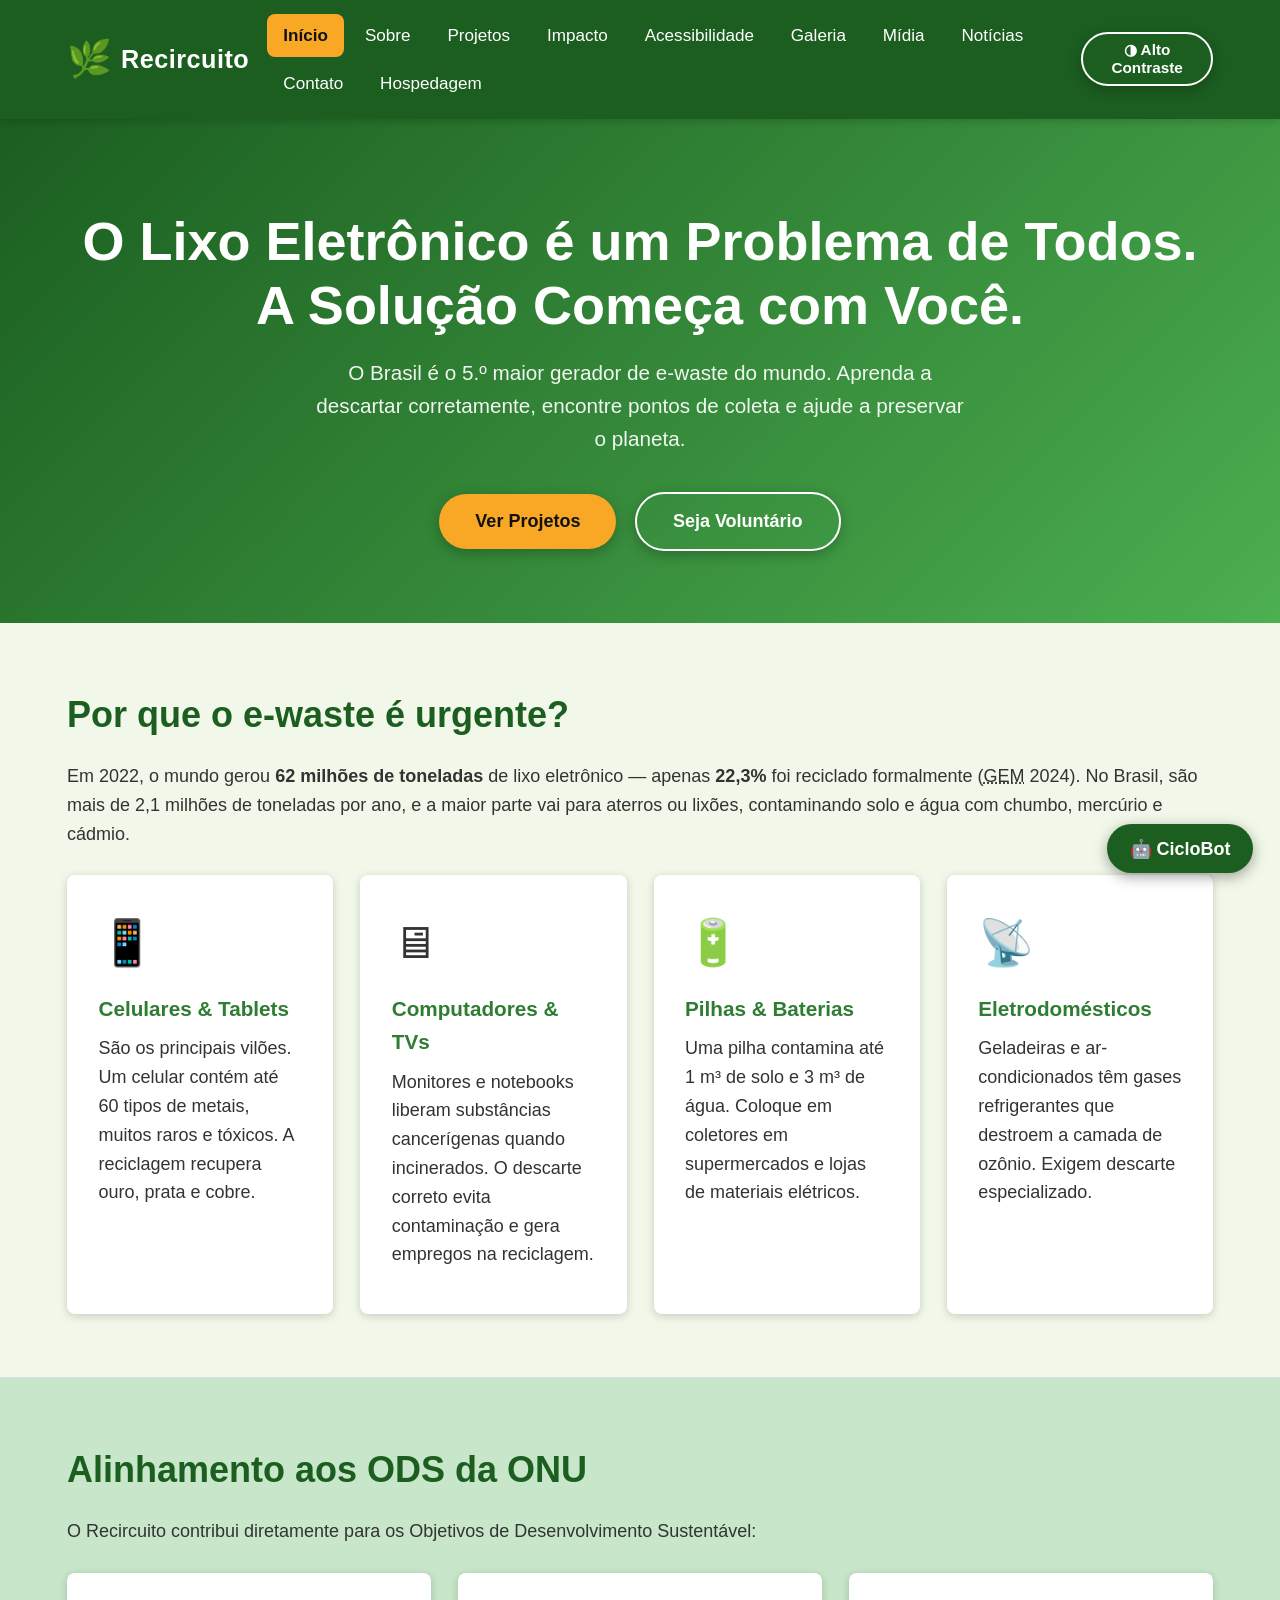
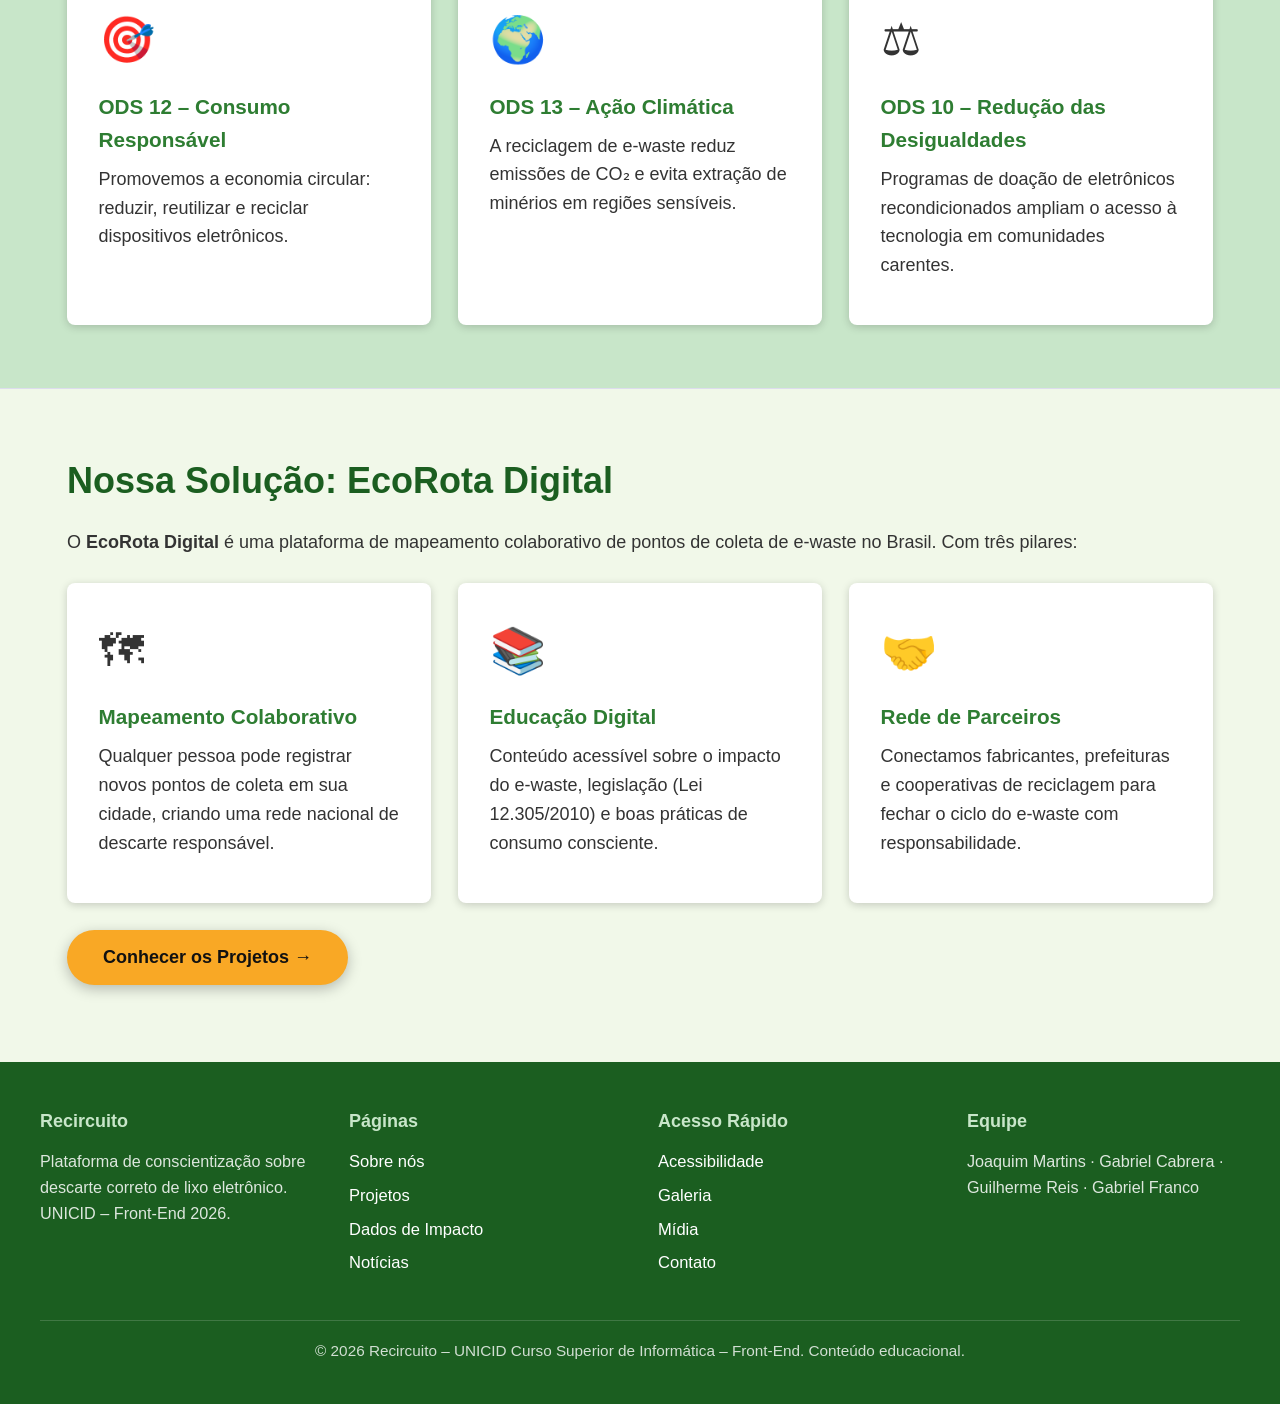
==== commit 46cedab2: "fix: restaurar site Recircuito na main" ====
--- a/index.html
+++ b/index.html
@@ -1,460 +1,185 @@
 <!DOCTYPE html>
 <html lang="pt-BR">
 <head>
-<meta charset="UTF-8">
-<meta name="viewport" content="width=device-width, initial-scale=1.0">
-<title>Recircuito — Apresentação AV A1</title>
-<style>
-  :root {
-    --verde-escuro: #1b5e20; --verde-medio: #2e7d32; --verde-claro: #4caf50;
-    --verde-suave: #c8e6c9; --amarelo: #f9a825; --texto: #222;
-  }
-  * { box-sizing: border-box; margin: 0; padding: 0; }
-  html, body { width: 100%; height: 100%; overflow: hidden; background: #0d1f0f; }
-  body { font-family: 'Segoe UI', Arial, sans-serif; color: var(--texto); }
-
-  /* Palco 1280x720 escalado via transform */
-  #palco {
-    position: absolute; top: 50%; left: 50%;
-    width: 1280px; height: 720px;
-    transform-origin: center center;
-  }
-  .slide {
-    position: absolute; inset: 0; padding: 44px 64px 70px;
-    background: #fafdf7; font-size: 22px; line-height: 1.35;
-    display: none; flex-direction: column; gap: 16px; overflow: hidden;
-  }
-  .slide.ativo { display: flex; animation: entrar .35s ease; }
-  @keyframes entrar { from { opacity: 0; transform: translateX(24px); } to { opacity: 1; transform: none; } }
-  @media (prefers-reduced-motion: reduce) { .slide.ativo { animation: none; } }
-
-  .slide.escuro { background: var(--verde-escuro); color: #fff; }
-  h1 { font-size: 84px; line-height: 1; }
-  h2 { font-size: 40px; color: var(--verde-escuro); border-bottom: 4px solid var(--verde-claro); padding-bottom: 8px; }
-  .escuro h2 { color: #fff; border-color: var(--amarelo); }
-  .num-slide { position: absolute; top: 18px; right: 28px; font-size: 20px; color: #6b8f6e; }
-  .escuro .num-slide { color: #c8e6c9; }
-
-  .grid2 { display: grid; grid-template-columns: 1fr 1fr; gap: 18px; }
-  .grid3 { display: grid; grid-template-columns: repeat(3, 1fr); gap: 18px; }
-  .card { background: var(--verde-suave); border-radius: 12px; padding: 16px 20px; }
-  .card-branco { background: #fff; border-radius: 12px; padding: 16px 20px; box-shadow: 0 2px 8px rgba(0,0,0,.12); border-top: 5px solid var(--verde-claro); }
-  .destaque { background: var(--verde-suave); border-left: 8px solid var(--verde-escuro); border-radius: 10px; padding: 14px 22px; font-weight: 600; }
-  .alerta { background: #fff3e0; border-left: 8px solid #e65100; border-radius: 10px; padding: 12px 20px; }
-  .badge { display: inline-block; background: var(--verde-medio); color: #fff; border-radius: 999px; padding: 6px 18px; font-size: 20px; font-weight: 600; margin: 4px 6px 4px 0; }
-  .badge.amarelo { background: var(--amarelo); color: #111; }
-  .pequeno { font-size: 20px; color: #555; }
-  .escuro .pequeno { color: #dcedc8; }
-  ul.limpa { list-style: none; display: flex; flex-direction: column; gap: 8px; }
-  .icone { font-size: 40px; line-height: 1; }
-  .numero { font-size: 40px; font-weight: 800; color: var(--verde-escuro); line-height: 1.1; }
-
-  table { width: 100%; border-collapse: collapse; font-size: 20px; }
-  thead th { background: var(--verde-escuro); color: #fff; text-align: left; padding: 8px 12px; }
-  tbody td { padding: 6px 12px; border-bottom: 1px solid #cfd8cf; }
-  tbody tr:nth-child(even) { background: #e8f5e9; }
-  tbody tr:nth-child(odd) { background: #fff; }
-  tr.escolhido td { font-weight: 700; }
-
-  pre.codigo {
-    background: #1e1e1e; color: #d4d4d4; border-radius: 10px; padding: 16px 20px;
-    font-family: Consolas, 'Courier New', monospace; font-size: 20px; line-height: 1.4; white-space: pre; overflow: hidden;
-  }
-  .c-com { color: #6a9955; } .c-kw { color: #569cd6; } .c-str { color: #ce9178; } .c-fn { color: #dcdcaa; } .c-var { color: #9cdcfe; }
-
-  .fluxo { display: flex; align-items: center; gap: 10px; flex-wrap: wrap; }
-  .fluxo .passo { background: var(--verde-escuro); color: #fff; padding: 14px 18px; border-radius: 10px; font-weight: 700; font-size: 21px; }
-  .fluxo .seta { font-size: 32px; color: var(--verde-claro); font-weight: 800; }
-
-  .antes-depois { display: grid; grid-template-columns: 220px 1fr 1fr; gap: 12px; align-items: stretch; }
-  .antes-depois > div { border-radius: 10px; padding: 12px 16px; }
-  .ad-titulo { background: var(--verde-escuro); color: #fff; font-weight: 700; display: flex; align-items: center; }
-  .ad-antes { background: #ffebee; border-left: 6px solid #c62828; }
-  .ad-depois { background: var(--verde-suave); border-left: 6px solid var(--verde-escuro); }
-  .rotulo { font-weight: 800; display: block; font-size: 20px; }
-
-  .capa { align-items: center; justify-content: center; text-align: center; gap: 18px; }
-  .capa .url, .url-destaque { background: var(--amarelo); color: #111; font-weight: 800; padding: 10px 26px; border-radius: 999px; font-size: 26px; display: inline-block; }
-  .pill { display: inline-block; background: var(--verde-claro); color: #0b2e0d; font-weight: 700; padding: 8px 20px; border-radius: 999px; margin: 4px; font-size: 22px; }
-
-  ol.passos { counter-reset: p; list-style: none; display: flex; flex-direction: column; gap: 8px; }
-  ol.passos li { counter-increment: p; display: flex; gap: 14px; align-items: center; font-size: 23px; }
-  ol.passos li::before { content: counter(p); background: var(--amarelo); color: #111; font-weight: 800; min-width: 40px; height: 40px; border-radius: 50%; display: flex; align-items: center; justify-content: center; }
-
-  /* Controles (fora do palco) */
-  #controles {
-    position: fixed; left: 0; right: 0; bottom: 10px; display: flex; justify-content: center; align-items: center; gap: 8px; z-index: 10; flex-wrap: wrap; padding: 0 120px;
-  }
-  #controles button {
-    font-family: inherit; font-size: 16px; border: 0; cursor: pointer; border-radius: 6px;
-    background: rgba(27,94,32,.9); color: #fff; padding: 6px 12px; min-width: 34px;
-  }
-  #controles button:hover, #controles button:focus-visible { background: var(--amarelo); color: #111; outline: 2px solid #fff; }
-  #controles button.atual { background: var(--amarelo); color: #111; font-weight: 800; }
-  #contador { position: fixed; right: 18px; bottom: 14px; color: #fff; background: rgba(0,0,0,.55); padding: 4px 12px; border-radius: 6px; font-size: 18px; z-index: 11; }
-  #progresso { position: fixed; left: 0; bottom: 0; height: 6px; background: var(--verde-claro); width: 0; transition: width .3s ease; z-index: 12; }
-  #dica { position: fixed; left: 14px; bottom: 14px; color: #c8e6c9; font-size: 14px; z-index: 11; }
-</style>
+  <meta charset="UTF-8">
+  <meta name="viewport" content="width=device-width, initial-scale=1.0">
+  <meta name="description" content="Recircuito – Plataforma de conscientização sobre o descarte correto de lixo eletrônico no Brasil.">
+  <meta name="keywords" content="lixo eletrônico, e-waste, reciclagem, sustentabilidade, ecologia">
+  <meta name="author" content="Equipe Recircuito – UNICID Front-End">
+  <title>Recircuito | Início</title>
+  <link rel="stylesheet" href="css/style.css">
+  <link rel="stylesheet" href="css/ciclobot.css">
 </head>
 <body>
-<main id="palco" aria-live="polite">
+  <a class="skip-link" href="#conteudo-principal">Pular para o conteúdo principal</a>
 
-  <!-- 1. CAPA -->
-  <section class="slide escuro capa" aria-label="Slide 1: Capa">
-    <div style="font-size:96px;line-height:1" aria-hidden="true">🌿</div>
-    <h1>Recircuito</h1>
-    <p style="font-size:32px">Plataforma de conscientização sobre lixo eletrônico</p>
-    <div>
-      <span class="pill">Joaquim Martins</span><span class="pill">Gabriel Cabrera</span><span class="pill">Guilherme Reis</span><span class="pill">Gabriel Franco</span>
+  <!-- HEADER -->
+  <header>
+    <div class="header-inner">
+      <a class="logo" href="index.html" aria-label="Recircuito – Página Inicial">
+        <span class="logo-icon" aria-hidden="true">🌿</span>
+        <span class="logo-text">Recircuito</span>
+      </a>
+      <button id="menu-toggle" aria-controls="nav-principal" aria-expanded="false" aria-label="Abrir menu">☰</button>
+      <nav id="nav-principal" aria-label="Navegação principal">
+        <ul>
+          <li><a href="index.html" aria-current="page">Início</a></li>
+          <li><a href="sobre.html">Sobre</a></li>
+          <li><a href="projetos.html">Projetos</a></li>
+          <li><a href="impacto.html">Impacto</a></li>
+          <li><a href="acessibilidade.html">Acessibilidade</a></li>
+          <li><a href="galeria.html">Galeria</a></li>
+          <li><a href="midia.html">Mídia</a></li>
+          <li><a href="noticias.html">Notícias</a></li>
+          <li><a href="contato.html">Contato</a></li>
+          <li><a href="orcamento_hospedagem.html">Hospedagem</a></li>
+        </ul>
+      </nav>
+      <button id="btn-contraste" class="btn btn-secundario" aria-pressed="false" style="margin-left:.5rem;font-size:.85rem;padding:.4rem .9rem;">◑ Alto Contraste</button>
     </div>
-    <p style="font-size:24px">DEV. Front-End — UNICID — Prof. Paulo Fratta — 2026</p>
-    <span class="url">https://agenteorelhas.github.io/recircuito/</span>
-    <p class="pequeno">Apresentações: 09/11 e 16/11/2026</p>
-  </section>
+  </header>
 
-  <!-- 2. PROBLEMA -->
-  <section class="slide" aria-label="Slide 2: Problema e público">
-    <span class="num-slide">2</span>
-    <h2>O problema: lixo eletrônico fora de controle</h2>
-    <div class="grid2">
-      <div class="card" style="display:flex;gap:16px;align-items:center"><span class="icone">🌍</span><div><div class="numero">62 milhões de t</div>de e-waste gerados no mundo (2022)</div></div>
-      <div class="card" style="display:flex;gap:16px;align-items:center"><span class="icone">♻</span><div><div class="numero">Apenas 22,3%</div>reciclado formalmente — Global E-waste Monitor 2024</div></div>
-      <div class="card" style="display:flex;gap:16px;align-items:center"><span class="icone">🇧🇷</span><div><div class="numero">5.º maior gerador</div>Brasil — ≈ 2,1 Mt/ano (GEM 2020)</div></div>
-      <div class="card" style="display:flex;gap:16px;align-items:center"><span class="icone">☠</span><div><div class="numero">Pb · Hg · Cd</div>Metais tóxicos contaminam solo e água</div></div>
-    </div>
-    <p><strong>Público-alvo:</strong> moradores urbanos de 14 a 60 anos — <strong>pessoas com deficiência como público prioritário</strong>.</p>
-    <div><span class="badge">ODS 12 — Consumo Responsável</span><span class="badge">ODS 13 — Ação Climática</span><span class="badge">ODS 10 — Redução das Desigualdades</span></div>
-  </section>
+  <!-- HERO -->
+  <div class="hero" role="region" aria-labelledby="hero-titulo">
+    <h1 id="hero-titulo">O Lixo Eletrônico é um Problema de Todos.<br>A Solução Começa com Você.</h1>
+    <p>O Brasil é o 5.º maior gerador de e-waste do mundo. Aprenda a descartar corretamente, encontre pontos de coleta e ajude a preservar o planeta.</p>
+    <a href="projetos.html" class="btn">Ver Projetos</a>
+    <a href="contato.html" class="btn btn-secundario">Seja Voluntário</a>
+  </div>
 
-  <!-- 3. OBJETIVOS -->
-  <section class="slide" aria-label="Slide 3: Objetivos">
-    <span class="num-slide">3</span>
-    <h2>O que o Recircuito quer alcançar</h2>
-    <div class="destaque" style="font-size:24px"><span class="rotulo">Objetivo geral</span>Informar e mobilizar a população para o descarte correto de lixo eletrônico, por meio de um site acessível e educativo.</div>
-    <p style="font-weight:700;color:var(--verde-escuro)">Objetivos específicos (do escopo)</p>
-    <ul class="limpa" style="font-size:24px">
-      <li>📄 <strong>1.</strong> 10 páginas HTML5 com 0 erros no W3C Validator</li>
-      <li>🔧 <strong>2.</strong> Formulário com validação JS + dados salvos em localStorage</li>
-      <li>♿ <strong>3.</strong> Lighthouse Acessibilidade ≥ 90 pontos</li>
-      <li>📊 <strong>4.</strong> 4 indicadores de impacto com fonte citada</li>
-      <li>🚀 <strong>5.</strong> Deploy com HTTPS a custo zero (GitHub Pages)</li>
-    </ul>
-  </section>
+  <!-- CONTEÚDO PRINCIPAL -->
+  <main id="conteudo-principal">
 
-  <!-- 4. EQUIPE -->
-  <section class="slide" aria-label="Slide 4: Equipe e papéis">
-    <span class="num-slide">4</span>
-    <h2>Quem fez o quê</h2>
-    <table style="font-size:22px">
-      <thead><tr><th>Integrante</th><th>RGM</th><th>GitHub</th><th>Papel principal</th></tr></thead>
-      <tbody>
-        <tr><td>Joaquim Martins Ferreira Neto</td><td>47609630</td><td>netosec</td><td>JavaScript e revisão de PRs</td></tr>
-        <tr><td>Gabriel Cabrera Conceição</td><td>47657499</td><td>gabrielcabrera602-commits</td><td>HTML semântico e acessibilidade</td></tr>
-        <tr><td>Guilherme Reis</td><td>47513438</td><td>Coelho</td><td>CSS, identidade visual e deploy</td></tr>
-        <tr><td>Gabriel Franco</td><td>47451289</td><td>gfranco0</td><td>Conteúdo, documentação e testes</td></tr>
-      </tbody>
-    </table>
-    <div class="destaque">👥 Todos os integrantes com commits no repositório GitHub</div>
-  </section>
+    <!-- Resumo do Tema -->
+    <section aria-labelledby="sec-tema">
+      <div class="container">
+        <h2 id="sec-tema">Por que o e-waste é urgente?</h2>
+        <p>Em 2022, o mundo gerou <strong>62 milhões de toneladas</strong> de lixo eletrônico — apenas <strong>22,3%</strong> foi reciclado formalmente (<abbr title="Global E-waste Monitor">GEM</abbr> 2024). No Brasil, são mais de 2,1 milhões de toneladas por ano, e a maior parte vai para aterros ou lixões, contaminando solo e água com chumbo, mercúrio e cádmio.</p>
+        <div class="grid-cards">
+          <div class="card">
+            <span class="card-icon" aria-hidden="true">📱</span>
+            <h3>Celulares & Tablets</h3>
+            <p>São os principais vilões. Um celular contém até 60 tipos de metais, muitos raros e tóxicos. A reciclagem recupera ouro, prata e cobre.</p>
+          </div>
+          <div class="card">
+            <span class="card-icon" aria-hidden="true">🖥</span>
+            <h3>Computadores & TVs</h3>
+            <p>Monitores e notebooks liberam substâncias cancerígenas quando incinerados. O descarte correto evita contaminação e gera empregos na reciclagem.</p>
+          </div>
+          <div class="card">
+            <span class="card-icon" aria-hidden="true">🔋</span>
+            <h3>Pilhas & Baterias</h3>
+            <p>Uma pilha contamina até 1 m³ de solo e 3 m³ de água. Coloque em coletores em supermercados e lojas de materiais elétricos.</p>
+          </div>
+          <div class="card">
+            <span class="card-icon" aria-hidden="true">📡</span>
+            <h3>Eletrodomésticos</h3>
+            <p>Geladeiras e ar-condicionados têm gases refrigerantes que destroem a camada de ozônio. Exigem descarte especializado.</p>
+          </div>
+        </div>
+      </div>
+    </section>
 
-  <!-- 5. ARQUITETURA -->
-  <section class="slide" aria-label="Slide 5: Arquitetura">
-    <span class="num-slide">5</span>
-    <h2>Estrutura e tecnologias</h2>
-    <div class="grid2" style="grid-template-columns:1.15fr 1fr;align-items:start">
-<pre class="codigo">recircuito/
-├── index.html  <span class="c-com">(+ 9 páginas .html)</span>
-├── css/        style.css · ciclobot.css
-├── js/         main.js <span class="c-com">(puro, sem libs)</span>
-├── img/ assets/ <span class="c-com">(vídeo, áudio, imagens)</span>
-├── docs/       README, diário, escopo,
-│               orçamento, testes, MVP
-└── .cursor/rules/  <span class="c-com">(8 regras de IA .mdc)</span></pre>
-      <div style="display:flex;flex-direction:column;gap:16px">
-        <div><p style="font-weight:700;color:var(--verde-escuro)">Tecnologias</p>
-          <span class="badge">HTML5</span><span class="badge">CSS3</span><span class="badge">JavaScript ES6</span><span class="badge">Git</span><span class="badge">GitHub</span><span class="badge amarelo">GitHub Pages</span></div>
-        <div class="card"><p style="font-weight:700;margin-bottom:8px">Mapa do site (fluxo principal)</p>
-          <p>Início → Sobre → Projetos → Impacto → Contato</p>
-          <p class="pequeno" style="margin-top:6px">10 páginas ligadas pelo menu e pelo rodapé</p></div>
+    <!-- ODS -->
+    <section aria-labelledby="sec-ods" style="background:var(--verde-suave)">
+      <div class="container">
+        <h2 id="sec-ods">Alinhamento aos ODS da ONU</h2>
+        <p>O Recircuito contribui diretamente para os Objetivos de Desenvolvimento Sustentável:</p>
+        <div class="grid-cards">
+          <div class="card">
+            <span class="card-icon" aria-hidden="true">🎯</span>
+            <h3>ODS 12 – Consumo Responsável</h3>
+            <p>Promovemos a economia circular: reduzir, reutilizar e reciclar dispositivos eletrônicos.</p>
+          </div>
+          <div class="card">
+            <span class="card-icon" aria-hidden="true">🌍</span>
+            <h3>ODS 13 – Ação Climática</h3>
+            <p>A reciclagem de e-waste reduz emissões de CO₂ e evita extração de minérios em regiões sensíveis.</p>
+          </div>
+          <div class="card">
+            <span class="card-icon" aria-hidden="true">⚖</span>
+            <h3>ODS 10 – Redução das Desigualdades</h3>
+            <p>Programas de doação de eletrônicos recondicionados ampliam o acesso à tecnologia em comunidades carentes.</p>
+          </div>
+        </div>
+      </div>
+    </section>
+
+    <!-- Nossa Solução -->
+    <section aria-labelledby="sec-solucao">
+      <div class="container">
+        <h2 id="sec-solucao">Nossa Solução: EcoRota Digital</h2>
+        <p>O <strong>EcoRota Digital</strong> é uma plataforma de mapeamento colaborativo de pontos de coleta de e-waste no Brasil. Com três pilares:</p>
+        <div class="grid-cards">
+          <div class="card">
+            <span class="card-icon" aria-hidden="true">🗺</span>
+            <h3>Mapeamento Colaborativo</h3>
+            <p>Qualquer pessoa pode registrar novos pontos de coleta em sua cidade, criando uma rede nacional de descarte responsável.</p>
+          </div>
+          <div class="card">
+            <span class="card-icon" aria-hidden="true">📚</span>
+            <h3>Educação Digital</h3>
+            <p>Conteúdo acessível sobre o impacto do e-waste, legislação (Lei 12.305/2010) e boas práticas de consumo consciente.</p>
+          </div>
+          <div class="card">
+            <span class="card-icon" aria-hidden="true">🤝</span>
+            <h3>Rede de Parceiros</h3>
+            <p>Conectamos fabricantes, prefeituras e cooperativas de reciclagem para fechar o ciclo do e-waste com responsabilidade.</p>
+          </div>
+        </div>
+        <p style="margin-top:1.5rem;"><a href="projetos.html" class="btn">Conhecer os Projetos →</a></p>
+      </div>
+    </section>
+
+  </main>
+
+  <!-- CICLOBOT -->
+  <div class="ciclobot-container" aria-live="polite">
+    <button id="ciclobot-toggle" class="ciclobot-btn" aria-expanded="false" aria-controls="ciclobot-painel" title="Abrir assistente CicloBot">
+      🤖 CicloBot
+    </button>
+    <div id="ciclobot-painel" class="ciclobot-painel" hidden role="dialog" aria-label="Assistente CicloBot">
+      <h2 class="ciclobot-titulo">🌿 CicloBot – Tire suas dúvidas!</h2>
+      <div id="ciclobot-chat" class="ciclobot-chat" aria-live="polite" aria-atomic="false"></div>
+      <div class="ciclobot-input-area">
+        <label for="ciclobot-input" class="visually-hidden">Sua pergunta</label>
+        <input id="ciclobot-input" type="text" placeholder="Ex: Onde descartar pilhas?" autocomplete="off">
+        <button id="ciclobot-enviar" class="btn">Enviar</button>
       </div>
     </div>
-  </section>
+  </div>
 
-  <!-- 6. MVP -->
-  <section class="slide" aria-label="Slide 6: Do MVP à versão final">
-    <span class="num-slide">6</span>
-    <h2>Evoluções desde a 1ª entrega</h2>
-    <div class="antes-depois">
-      <div class="ad-titulo">📝 Formulário</div>
-      <div class="ad-antes"><span class="rotulo">Antes</span>Validação nativa do HTML</div>
-      <div class="ad-depois"><span class="rotulo">Depois</span>Mensagem de erro por campo + rascunho salvo no localStorage</div>
-      <div class="ad-titulo">✔ W3C Validator</div>
-      <div class="ad-antes"><span class="rotulo">Antes</span>Erros de hierarquia de títulos</div>
-      <div class="ad-depois"><span class="rotulo">Depois</span>0 erros em todas as 10 páginas</div>
-      <div class="ad-titulo">◑ Alto contraste</div>
-      <div class="ad-antes"><span class="rotulo">Antes</span>Inexistente</div>
-      <div class="ad-depois"><span class="rotulo">Depois</span>Tema preto/amarelo ativado por botão e persistido no localStorage</div>
-    </div>
-    <div class="destaque">✅ Todos os pontos da rubrica do MVP foram corrigidos <span class="pequeno">(lista completa em docs/melhorias-mvp.md)</span></div>
-  </section>
-
-  <!-- 7. JAVASCRIPT -->
-  <section class="slide" aria-label="Slide 7: JavaScript">
-    <span class="num-slide">7</span>
-    <h2>O código que faz o site funcionar</h2>
-<pre class="codigo"><span class="c-com">// Impede o recarregamento e valida cada campo</span>
-<span class="c-var">form</span>.<span class="c-fn">addEventListener</span>(<span class="c-str">'submit'</span>, (<span class="c-var">e</span>) <span class="c-kw">=&gt;</span> {
-  <span class="c-var">e</span>.<span class="c-fn">preventDefault</span>();          <span class="c-com">// não recarrega a página</span>
-  <span class="c-kw">let</span> <span class="c-var">tudo_ok</span> = <span class="c-kw">true</span>;
-  <span class="c-var">Object</span>.<span class="c-fn">entries</span>(<span class="c-var">campos</span>).<span class="c-fn">forEach</span>(([<span class="c-var">key</span>, <span class="c-var">cfg</span>]) <span class="c-kw">=&gt;</span> {
-    <span class="c-kw">if</span> (!<span class="c-fn">validarCampo</span>(<span class="c-var">key</span>, <span class="c-var">cfg</span>)) <span class="c-var">tudo_ok</span> = <span class="c-kw">false</span>;
-  });
-  <span class="c-kw">if</span> (!<span class="c-var">tudo_ok</span>) <span class="c-kw">return</span>;        <span class="c-com">// foca no primeiro erro</span>
-  <span class="c-var">localStorage</span>.<span class="c-fn">removeItem</span>(<span class="c-var">key</span>); <span class="c-com">// limpa rascunho</span>
-});
-
-<span class="c-com">// Salva rascunho enquanto o usuário digita</span>
-<span class="c-var">campo</span>.<span class="c-fn">addEventListener</span>(<span class="c-str">'input'</span>, () <span class="c-kw">=&gt;</span> {
-  <span class="c-var">localStorage</span>.<span class="c-fn">setItem</span>(<span class="c-str">'form_'</span> + <span class="c-var">key</span>, <span class="c-var">campo</span>.<span class="c-var">value</span>);
-});</pre>
-    <div><span class="badge">Menu mobile</span><span class="badge">Alto contraste + localStorage</span><span class="badge">Filtro de notícias</span><span class="badge">Contadores animados</span><span class="badge">Lightbox</span><span class="badge">CicloBot FAQ</span></div>
-  </section>
-
-  <!-- 8. ACESSIBILIDADE -->
-  <section class="slide" aria-label="Slide 8: Acessibilidade e responsividade">
-    <span class="num-slide">8</span>
-    <h2>Inclusão em cada detalhe</h2>
-    <div class="grid2">
-      <div class="card-branco">
-        <p style="font-weight:800;color:var(--verde-escuro);margin-bottom:8px">Acessibilidade (WCAG 2.1 AA)</p>
-        <ul class="limpa">
-          <li>⌨ Skip link "Pular para o conteúdo"</li>
-          <li>🏷 lang="pt-BR" em todas as páginas</li>
-          <li>🔤 alt descritivo em todas as imagens</li>
-          <li>🎨 Contraste mínimo 4,5:1 (nível AA)</li>
-          <li>🔍 aria-current, aria-live, aria-invalid</li>
-          <li>♿ Alto contraste preto/amarelo</li>
-          <li>👁 Foco visível em todos os interativos</li>
-        </ul>
+  <!-- FOOTER -->
+  <footer>
+    <div class="footer-grid">
+      <div>
+        <h3>Recircuito</h3>
+        <p style="font-size:.9rem;opacity:.85;">Plataforma de conscientização sobre descarte correto de lixo eletrônico. UNICID – Front-End 2026.</p>
       </div>
-      <div class="card-branco">
-        <p style="font-weight:800;color:var(--verde-escuro);margin-bottom:8px">Responsividade</p>
-        <ul class="limpa">
-          <li>📱 Mobile-first com Grid + Flexbox</li>
-          <li>🖥 Testado em 375px, 768px e 1920px</li>
-          <li>📋 Tabelas com overflow-x: auto</li>
-          <li>🎥 Vídeos com aspect-ratio 16:9</li>
-          <li>☰ Menu hambúrguer no celular</li>
-        </ul>
+      <div>
+        <h3>Páginas</h3>
+        <a href="sobre.html">Sobre nós</a>
+        <a href="projetos.html">Projetos</a>
+        <a href="impacto.html">Dados de Impacto</a>
+        <a href="noticias.html">Notícias</a>
+      </div>
+      <div>
+        <h3>Acesso Rápido</h3>
+        <a href="acessibilidade.html">Acessibilidade</a>
+        <a href="galeria.html">Galeria</a>
+        <a href="midia.html">Mídia</a>
+        <a href="contato.html">Contato</a>
+      </div>
+      <div>
+        <h3>Equipe</h3>
+        <p style="font-size:.9rem;opacity:.85;">Joaquim Martins · Gabriel Cabrera · Guilherme Reis · Gabriel Franco</p>
       </div>
     </div>
-  </section>
+    <div class="footer-bottom">
+      <p>© 2026 Recircuito – UNICID Curso Superior de Informática – Front-End. Conteúdo educacional.</p>
+    </div>
+  </footer>
 
-  <!-- 9. GITHUB -->
-  <section class="slide" aria-label="Slide 9: Processo no GitHub">
-    <span class="num-slide">9</span>
-    <h2>Versionamento e colaboração</h2>
-    <div class="fluxo">
-      <span class="passo">feature/site-recircuito</span><span class="seta">→</span>
-      <span class="passo">commits</span><span class="seta">→</span>
-      <span class="passo">Pull Request #1</span><span class="seta">→</span>
-      <span class="passo">merge na main</span><span class="seta">→</span>
-      <span class="passo" style="background:var(--amarelo);color:#111">GitHub Pages</span>
-    </div>
-    <div>
-      <p style="font-weight:700;color:var(--verde-escuro)">Padrão de commits</p>
-      <span class="badge">feat:</span><span class="badge">fix:</span><span class="badge">docs:</span><span class="badge">style:</span>
-    </div>
-    <div class="grid3">
-      <div class="card"><span class="rotulo">Repositório</span>github.com/agenteorelhas/recircuito</div>
-      <div class="card"><span class="rotulo">Branch</span>feature/site-recircuito</div>
-      <div class="card"><span class="rotulo">Pull Request</span>PR #1 aberto</div>
-    </div>
-    <div class="destaque">👥 Todos os integrantes com commits</div>
-  </section>
-
-  <!-- 10. IA -->
-  <section class="slide" aria-label="Slide 10: Uso de IA">
-    <span class="num-slide">10</span>
-    <h2>Como usamos inteligência artificial</h2>
-    <p><strong>Ferramenta:</strong> Abacus AI Agent + 8 arquivos .mdc em <code>.cursor/rules/</code></p>
-    <table>
-      <thead><tr><th>Prompt</th><th>Resultado</th><th>O que revisamos</th></tr></thead>
-      <tbody>
-        <tr><td>"Crie 9 páginas com mesmo header/nav/footer, aria-current..."</td><td>Estrutura das 9 páginas</td><td>Textos adaptados ao tema real</td></tr>
-        <tr><td>"Implemente alto contraste com variáveis CSS e localStorage"</td><td>Tema preto/amarelo persistente</td><td>Cores de títulos no modo escuro</td></tr>
-        <tr><td>"Adicione CicloBot com FAQ sobre e-waste"</td><td>Assistente com 7 perguntas</td><td>Respostas com dados reais</td></tr>
-      </tbody>
-    </table>
-    <div class="grid2">
-      <div class="alerta">🚫 <strong>Recusado:</strong> chave do Google Maps no código (risco de segurança) → substituído por OpenStreetMap</div>
-      <div class="destaque" style="font-weight:400">✏ <strong>Corrigido:</strong> "62 países" → "62 milhões de toneladas" (dado errado da IA)</div>
-    </div>
-  </section>
-
-  <!-- 11. DEPLOY -->
-  <section class="slide" aria-label="Slide 11: Deploy e orçamento">
-    <span class="num-slide">11</span>
-    <h2>Onde o site está publicado — e quanto custa</h2>
-    <table>
-      <thead><tr><th>Serviço</th><th>Plano</th><th>Preço/mês</th><th>HTTPS</th><th>Escolhido?</th></tr></thead>
-      <tbody>
-        <tr class="escolhido"><td>GitHub Pages</td><td>Gratuito</td><td>R$ 0</td><td>Automático</td><td>✅ SIM</td></tr>
-        <tr><td>Netlify</td><td>Gratuito</td><td>R$ 0</td><td>Automático</td><td>—</td></tr>
-        <tr><td>Vercel</td><td>Gratuito</td><td>R$ 0</td><td>Automático</td><td>—</td></tr>
-      </tbody>
-    </table>
-    <div class="destaque">GitHub Pages: integração direta com o repositório, sem configuração extra, HTTPS automático.</div>
-    <div class="grid2" style="grid-template-columns:1.4fr 1fr;align-items:center">
-      <table>
-        <thead><tr><th>Domínio</th><th>Registrador</th><th>Preço/ano</th></tr></thead>
-        <tbody>
-          <tr class="escolhido"><td>recircuito.eco.br</td><td>Registro.br</td><td>R$ 40</td></tr>
-          <tr><td>recircuito.com.br</td><td>Registro.br</td><td>R$ 40</td></tr>
-          <tr><td>recircuito.org</td><td>Cloudflare Registrar</td><td>≈ R$ 60</td></tr>
-        </tbody>
-      </table>
-      <div class="card" style="text-align:center"><span class="rotulo">Total do 1.º ano</span><div class="numero">R$ 40</div><span class="pequeno">R$ 40 (domínio) + R$ 0 (hospedagem)</span></div>
-    </div>
-  </section>
-
-  <!-- 12. OBJETIVOS ALCANÇADOS -->
-  <section class="slide" aria-label="Slide 12: Objetivos alcançados">
-    <span class="num-slide">12</span>
-    <h2>Planejado × Entregue</h2>
-    <table style="font-size:20px">
-      <thead><tr><th>Objetivo planejado</th><th>Resultado</th><th>Status</th></tr></thead>
-      <tbody>
-        <tr><td>10 páginas HTML5 interligadas</td><td>10 páginas, navegação funcional</td><td>✅</td></tr>
-        <tr><td>0 erros no W3C Validator</td><td>0 erros confirmados</td><td>✅</td></tr>
-        <tr><td>Formulário com JS + localStorage</td><td>Validação, rascunho e sucesso</td><td>✅</td></tr>
-        <tr><td>CSS responsivo (Grid/Flexbox)</td><td>Mobile, tablet e desktop</td><td>✅</td></tr>
-        <tr><td>Acessibilidade WCAG AA</td><td>Skip link, ARIA, contraste, teclado</td><td>✅</td></tr>
-        <tr><td>Vídeo, áudio e iframe</td><td>3 elementos multimídia</td><td>✅</td></tr>
-        <tr><td>GitHub com branch + PR</td><td>Branch + PR #1 aberto</td><td>✅</td></tr>
-        <tr><td>/docs completa</td><td>7 documentos Markdown</td><td>✅</td></tr>
-        <tr><td>CicloBot (diferencial)</td><td>7 perguntas respondidas</td><td>✅</td></tr>
-        <tr><td>Lighthouse Acessibilidade ≥ 90</td><td>A confirmar após deploy</td><td>⏳</td></tr>
-        <tr><td>Deploy com HTTPS</td><td>A confirmar após merge do PR</td><td>⏳</td></tr>
-      </tbody>
-    </table>
-  </section>
-
-  <!-- 13. APRENDIZADOS -->
-  <section class="slide" aria-label="Slide 13: Aprendizados">
-    <span class="num-slide">13</span>
-    <h2>O que aprendemos</h2>
-    <div class="grid3">
-      <div class="card"><div class="icone">💡</div><p>"Variáveis CSS tornaram o alto contraste quase automático — uma mudança de classe troca toda a paleta."</p><p class="pequeno">Diário, 13/10</p></div>
-      <div class="card"><div class="icone">💡</div><p>"A validação nativa bloqueava o submit; aprendemos a usar preventDefault e tratar tudo no JavaScript."</p><p class="pequeno">Diário, 20/10</p></div>
-      <div class="card"><div class="icone">💡</div><p>"Testar com o teclado (Tab/Enter/Esc) revelou problemas que nunca aparecem com o mouse."</p><p class="pequeno">Diário, 27/10</p></div>
-    </div>
-    <div class="grid2" style="grid-template-columns:1.3fr 1fr">
-      <div><p style="font-weight:700;color:var(--verde-escuro)">Dificuldades superadas</p>
-        <ul class="limpa">
-          <li>🛠 Alto contraste preto no preto → corrigido</li>
-          <li>🛠 iframe YouTube inválido → vídeo em PT-BR</li>
-          <li>🛠 Dado errado da IA → corrigido com GEM 2024</li>
-        </ul></div>
-      <div><p style="font-weight:700;color:var(--verde-escuro)">Próximos passos</p>
-        <ul class="limpa">
-          <li>🗺 Cadastro real de pontos no mapa</li>
-          <li>🤟 Versão em Libras</li>
-          <li>📚 Oficinas EcoEduca</li>
-        </ul></div>
-    </div>
-  </section>
-
-  <!-- 14. DEMONSTRAÇÃO -->
-  <section class="slide escuro" aria-label="Slide 14: Demonstração e perguntas">
-    <span class="num-slide">14</span>
-    <h2>Demonstração ao vivo — 5 minutos</h2>
-    <ol class="passos">
-      <li>Abrir URL e navegar pelo menu (Início → Projetos → Impacto)</li>
-      <li>F12 → ícone celular → 375px → menu hambúrguer com Esc</li>
-      <li>Contato: enviar vazio (ver erros), e-mail inválido, enviar corretamente</li>
-      <li>Recarregar (F5) → nome ainda presente (localStorage)</li>
-      <li>Alto contraste + navegação só com Tab/Enter; galeria com Enter/Esc</li>
-      <li>GitHub: commits e Pull Request #1</li>
-    </ol>
-    <p class="pequeno" style="font-size:20px">Plano B: vídeo gravado da demo salvo + site local do .zip</p>
-    <div style="display:flex;justify-content:space-between;align-items:center;gap:20px">
-      <span class="url-destaque">https://agenteorelhas.github.io/recircuito/</span>
-      <p style="font-size:30px;font-weight:800">Obrigado! Ficamos à disposição para perguntas. 🌿</p>
-    </div>
-  </section>
-
-</main>
-
-<nav id="controles" aria-label="Navegação dos slides">
-  <button type="button" id="btn-anterior" aria-label="Slide anterior">◀ Anterior</button>
-  <span id="numeros"></span>
-  <button type="button" id="btn-proximo" aria-label="Próximo slide">Próximo ▶</button>
-</nav>
-<div id="contador" aria-live="polite">1 / 14</div>
-<div id="dica">← → navegar · F tela cheia</div>
-<div id="progresso"></div>
-
-<script>
-'use strict';
-(function apresentacao() {
-  const palco = document.getElementById('palco');
-  const slides = [...document.querySelectorAll('.slide')];
-  const contador = document.getElementById('contador');
-  const progresso = document.getElementById('progresso');
-  const numeros = document.getElementById('numeros');
-  const total = slides.length;
-  let atual = 0;
-
-  // Botões numerados clicáveis
-  const botoesNum = slides.map((_, i) => {
-    const b = document.createElement('button');
-    b.type = 'button';
-    b.textContent = i + 1;
-    b.setAttribute('aria-label', 'Ir para o slide ' + (i + 1));
-    b.addEventListener('click', () => ir(i));
-    numeros.appendChild(b);
-    return b;
-  });
-
-  function ir(i) {
-    atual = Math.max(0, Math.min(total - 1, i));
-    slides.forEach((s, k) => s.classList.toggle('ativo', k === atual));
-    botoesNum.forEach((b, k) => {
-      b.classList.toggle('atual', k === atual);
-      if (k === atual) b.setAttribute('aria-current', 'step'); else b.removeAttribute('aria-current');
-    });
-    contador.textContent = (atual + 1) + ' / ' + total;
-    progresso.style.width = ((atual + 1) / total * 100) + '%';
-    history.replaceState(null, '', '#' + (atual + 1));
-  }
-
-  // Escala o palco 1280x720 para caber na janela, reservando espaço para os controles
-  function escalar() {
-    const escala = Math.min(window.innerWidth / 1280, (window.innerHeight - 50) / 720);
-    palco.style.transform = 'translate(-50%, calc(-50% - 22px)) scale(' + escala + ')';
-  }
-
-  function telaCheia() {
-    if (!document.fullscreenElement) document.documentElement.requestFullscreen().catch(() => {});
-    else document.exitFullscreen();
-  }
-
-  document.getElementById('btn-anterior').addEventListener('click', () => ir(atual - 1));
-  document.getElementById('btn-proximo').addEventListener('click', () => ir(atual + 1));
-  document.addEventListener('keydown', (e) => {
-    if (e.key === 'ArrowRight' || e.key === 'PageDown' || e.key === ' ') { e.preventDefault(); ir(atual + 1); }
-    else if (e.key === 'ArrowLeft' || e.key === 'PageUp') { e.preventDefault(); ir(atual - 1); }
-    else if (e.key === 'Home') ir(0);
-    else if (e.key === 'End') ir(total - 1);
-    else if (e.key === 'f' || e.key === 'F') telaCheia();
-  });
-  window.addEventListener('resize', escalar);
-
-  escalar();
-  const inicial = parseInt(location.hash.slice(1), 10);
-  ir(Number.isInteger(inicial) ? inicial - 1 : 0);
-})();
-</script>
+  <script src="js/main.js"></script>
 </body>
 </html>
--- a/css/style.css
+++ b/css/style.css
@@ -0,0 +1,687 @@
+/* ========================================
+   Recircuito – Folha de Estilo Principal
+   HTML5 + CSS3 puro (sem bibliotecas)
+   ======================================== */
+
+/* ---------- Reset & Base ---------- */
+*, *::before, *::after {
+  box-sizing: border-box;
+  margin: 0;
+  padding: 0;
+}
+
+:root {
+  --verde-escuro:  #1b5e20;
+  --verde-medio:   #2e7d32;
+  --verde-claro:   #4caf50;
+  --verde-suave:   #c8e6c9;
+  --amarelo:       #f9a825;
+  --branco:        #ffffff;
+  --cinza-claro:   #f1f8e9;
+  --cinza-texto:   #333333;
+  --cinza-medio:   #666666;
+  --preto:         #111111;
+  --sombra:        0 2px 8px rgba(0,0,0,.18);
+  --raio:          8px;
+  --fonte-titulo:  'Segoe UI', Arial, sans-serif;
+  --fonte-corpo:   'Segoe UI', Arial, sans-serif;
+  --transicao:     .25s ease;
+}
+
+html {
+  scroll-behavior: smooth;
+  font-size: 18px; /* base acessível */
+}
+
+body {
+  font-family: var(--fonte-corpo);
+  color: var(--cinza-texto);
+  background: var(--cinza-claro);
+  min-height: 100vh;
+  display: flex;
+  flex-direction: column;
+  line-height: 1.6;
+}
+
+/* ---------- Skip Link (acessibilidade) ---------- */
+.skip-link {
+  position: absolute;
+  top: -60px;
+  left: 1rem;
+  background: var(--verde-escuro);
+  color: var(--branco);
+  padding: .5rem 1rem;
+  border-radius: 0 0 var(--raio) var(--raio);
+  font-weight: bold;
+  z-index: 9999;
+  transition: top var(--transicao);
+}
+.skip-link:focus {
+  top: 0;
+}
+
+/* ---------- Header & Nav ---------- */
+header {
+  background: var(--verde-escuro);
+  color: var(--branco);
+  position: sticky;
+  top: 0;
+  z-index: 100;
+  box-shadow: var(--sombra);
+}
+
+.header-inner {
+  max-width: 1200px;
+  margin: 0 auto;
+  padding: .75rem 1.5rem;
+  display: flex;
+  align-items: center;
+  justify-content: space-between;
+  gap: 1rem;
+}
+
+.logo {
+  display: flex;
+  align-items: center;
+  gap: .5rem;
+  text-decoration: none;
+  color: var(--branco);
+}
+
+.logo-icon {
+  font-size: 2rem;
+  line-height: 1;
+}
+
+.logo-text {
+  font-size: 1.4rem;
+  font-weight: 700;
+  letter-spacing: .5px;
+}
+
+/* Menu hamburger (mobile) */
+#menu-toggle {
+  display: none;
+  background: none;
+  border: 2px solid var(--branco);
+  color: var(--branco);
+  font-size: 1.5rem;
+  padding: .3rem .7rem;
+  border-radius: var(--raio);
+  cursor: pointer;
+  transition: background var(--transicao);
+}
+#menu-toggle:focus {
+  outline: 3px solid var(--amarelo);
+  outline-offset: 2px;
+}
+#menu-toggle:hover,
+#menu-toggle[aria-expanded="true"] {
+  background: var(--verde-medio);
+}
+
+nav ul {
+  list-style: none;
+  display: flex;
+  gap: .25rem;
+  flex-wrap: wrap;
+}
+
+nav a {
+  display: block;
+  color: var(--branco);
+  text-decoration: none;
+  padding: .45rem .9rem;
+  border-radius: var(--raio);
+  font-size: .95rem;
+  font-weight: 500;
+  transition: background var(--transicao), color var(--transicao);
+}
+nav a:hover,
+nav a:focus {
+  background: var(--verde-claro);
+  color: var(--preto);
+  outline: none;
+}
+nav a[aria-current="page"] {
+  background: var(--amarelo);
+  color: var(--preto);
+  font-weight: 700;
+}
+
+/* ---------- Hero ---------- */
+.hero {
+  background: linear-gradient(135deg, var(--verde-escuro) 0%, var(--verde-claro) 100%);
+  color: var(--branco);
+  text-align: center;
+  padding: 5rem 1.5rem 4rem;
+}
+.hero h1 {
+  font-size: clamp(1.8rem, 5vw, 3rem);
+  margin-bottom: 1rem;
+  line-height: 1.2;
+}
+.hero p {
+  font-size: 1.15rem;
+  max-width: 650px;
+  margin: 0 auto 2rem;
+  opacity: .93;
+}
+.btn {
+  display: inline-block;
+  background: var(--amarelo);
+  color: var(--preto);
+  padding: .75rem 2rem;
+  border-radius: 50px;
+  font-weight: 700;
+  text-decoration: none;
+  font-size: 1rem;
+  border: none;
+  cursor: pointer;
+  transition: transform var(--transicao), box-shadow var(--transicao), background var(--transicao);
+  box-shadow: 0 4px 14px rgba(0,0,0,.25);
+}
+.btn:hover,
+.btn:focus {
+  background: #f57f17;
+  transform: translateY(-2px);
+  box-shadow: 0 6px 20px rgba(0,0,0,.3);
+  outline: 3px solid var(--branco);
+  outline-offset: 2px;
+}
+.btn-secundario {
+  background: transparent;
+  border: 2px solid var(--branco);
+  color: var(--branco);
+  margin-left: .75rem;
+}
+.btn-secundario:hover,
+.btn-secundario:focus {
+  background: var(--branco);
+  color: var(--verde-escuro);
+}
+
+/* ---------- Container e Layout ---------- */
+main {
+  flex: 1;
+}
+
+.container {
+  max-width: 1200px;
+  margin: 0 auto;
+  padding: 0 1.5rem;
+}
+
+section {
+  padding: 3.5rem 0;
+}
+
+section + section {
+  border-top: 1px solid #dde;
+}
+
+h2 {
+  font-size: clamp(1.4rem, 3vw, 2rem);
+  color: var(--verde-escuro);
+  margin-bottom: 1rem;
+}
+
+h3 {
+  font-size: 1.15rem;
+  color: var(--verde-medio);
+  margin-bottom: .5rem;
+}
+
+p { margin-bottom: .75rem; }
+
+/* ---------- Grid de Cards ---------- */
+.grid-cards {
+  display: grid;
+  grid-template-columns: repeat(auto-fit, minmax(260px, 1fr));
+  gap: 1.5rem;
+  margin-top: 1.5rem;
+}
+
+.card {
+  background: var(--branco);
+  border-radius: var(--raio);
+  box-shadow: var(--sombra);
+  padding: 1.75rem;
+  transition: transform var(--transicao), box-shadow var(--transicao);
+}
+.card:hover {
+  transform: translateY(-4px);
+  box-shadow: 0 6px 20px rgba(0,0,0,.2);
+}
+.card-icon {
+  font-size: 2.5rem;
+  margin-bottom: .75rem;
+  display: block;
+}
+
+/* ---------- Tabelas ---------- */
+.tabela-wrapper {
+  overflow-x: auto;
+  margin-top: 1.5rem;
+}
+table {
+  width: 100%;
+  border-collapse: collapse;
+  min-width: 400px;
+}
+thead th {
+  background: var(--verde-escuro);
+  color: var(--branco);
+  padding: .75rem 1rem;
+  text-align: left;
+}
+tbody tr:nth-child(even) {
+  background: var(--verde-suave);
+}
+tbody td {
+  padding: .65rem 1rem;
+  border-bottom: 1px solid #ccc;
+}
+
+/* ---------- Formulário ---------- */
+.form-group {
+  margin-bottom: 1.25rem;
+}
+label {
+  display: block;
+  font-weight: 600;
+  margin-bottom: .35rem;
+  color: var(--verde-escuro);
+}
+input, select, textarea {
+  width: 100%;
+  padding: .65rem .9rem;
+  border: 2px solid #bbb;
+  border-radius: var(--raio);
+  font-size: 1rem;
+  font-family: inherit;
+  transition: border-color var(--transicao), box-shadow var(--transicao);
+  background: var(--branco);
+}
+input:focus, select:focus, textarea:focus {
+  border-color: var(--verde-medio);
+  box-shadow: 0 0 0 3px rgba(46,125,50,.25);
+  outline: none;
+}
+input.erro, select.erro, textarea.erro {
+  border-color: #c62828;
+  box-shadow: 0 0 0 3px rgba(198,40,40,.2);
+}
+input.ok, select.ok, textarea.ok {
+  border-color: var(--verde-claro);
+}
+.msg-erro {
+  color: #c62828;
+  font-size: .88rem;
+  margin-top: .25rem;
+  display: none;
+}
+.msg-erro.visivel {
+  display: block;
+}
+.form-sucesso {
+  background: var(--verde-suave);
+  border: 2px solid var(--verde-claro);
+  border-radius: var(--raio);
+  padding: 1.25rem;
+  text-align: center;
+  display: none;
+  font-weight: 600;
+  color: var(--verde-escuro);
+}
+
+/* ---------- Galeria ---------- */
+.galeria-grid {
+  display: grid;
+  grid-template-columns: repeat(auto-fit, minmax(220px, 1fr));
+  gap: 1rem;
+  margin-top: 1.5rem;
+}
+.galeria-item {
+  border-radius: var(--raio);
+  overflow: hidden;
+  box-shadow: var(--sombra);
+}
+.galeria-item figure {
+  margin: 0;
+}
+.galeria-item img {
+  width: 100%;
+  height: 200px;
+  object-fit: cover;
+  display: block;
+  transition: transform .4s ease;
+}
+.galeria-item:hover img {
+  transform: scale(1.06);
+}
+.galeria-item figcaption {
+  padding: .6rem .9rem;
+  font-size: .88rem;
+  background: var(--branco);
+  color: var(--cinza-medio);
+}
+
+/* ---------- Notícias ---------- */
+.filtro-noticias {
+  display: flex;
+  gap: .5rem;
+  flex-wrap: wrap;
+  margin-bottom: 1.5rem;
+}
+.filtro-noticias button {
+  background: var(--branco);
+  border: 2px solid var(--verde-medio);
+  color: var(--verde-medio);
+  padding: .4rem 1.1rem;
+  border-radius: 50px;
+  cursor: pointer;
+  font-weight: 600;
+  font-size: .9rem;
+  transition: background var(--transicao), color var(--transicao);
+}
+.filtro-noticias button:hover,
+.filtro-noticias button.ativo,
+.filtro-noticias button:focus {
+  background: var(--verde-medio);
+  color: var(--branco);
+  outline: 3px solid var(--amarelo);
+  outline-offset: 2px;
+}
+article.noticia {
+  background: var(--branco);
+  border-radius: var(--raio);
+  padding: 1.5rem;
+  margin-bottom: 1.25rem;
+  box-shadow: var(--sombra);
+  border-left: 5px solid var(--verde-claro);
+}
+article.noticia[data-categoria] {
+  transition: opacity .3s ease;
+}
+article.noticia.oculta {
+  display: none;
+}
+article.noticia time {
+  font-size: .85rem;
+  color: var(--cinza-medio);
+  display: block;
+  margin-bottom: .5rem;
+}
+.badge {
+  display: inline-block;
+  font-size: .78rem;
+  font-weight: 700;
+  padding: .2rem .7rem;
+  border-radius: 50px;
+  background: var(--verde-suave);
+  color: var(--verde-escuro);
+  margin-bottom: .5rem;
+}
+
+/* ---------- Mídia ---------- */
+.midia-wrapper {
+  margin: 1.5rem 0;
+}
+.midia-wrapper h3 {
+  margin-bottom: .75rem;
+}
+video, audio {
+  width: 100%;
+  border-radius: var(--raio);
+  margin-top: .5rem;
+  background: #000;
+}
+audio {
+  background: var(--cinza-claro);
+  height: 44px;
+}
+.iframe-wrapper {
+  position: relative;
+  padding-bottom: 56.25%;
+  height: 0;
+  overflow: hidden;
+  border-radius: var(--raio);
+  box-shadow: var(--sombra);
+}
+.iframe-wrapper iframe {
+  position: absolute;
+  inset: 0;
+  width: 100%;
+  height: 100%;
+  border: none;
+}
+
+/* ---------- Alto Contraste ---------- */
+body.alto-contraste {
+  --verde-escuro:  #000000;
+  --verde-medio:   #000000;
+  --verde-claro:   #ffff00;
+  --verde-suave:   #111111;
+  --amarelo:       #ffff00;
+  --branco:        #000000;
+  --cinza-claro:   #000000;
+  --cinza-texto:   #ffffff;
+  --cinza-medio:   #cccccc;
+  --preto:         #ffffff;
+  background: #000;
+  color: #fff;
+}
+body.alto-contraste header { background: #000; border-bottom: 2px solid #ffff00; }
+body.alto-contraste nav a:hover,
+body.alto-contraste nav a:focus { background: #ffff00; color: #000; }
+body.alto-contraste .card { background: #111; border: 1px solid #ffff00; }
+body.alto-contraste a { color: #ffff00; }
+
+/* ---------- Footer ---------- */
+footer {
+  background: var(--verde-escuro);
+  color: var(--branco);
+  padding: 2.5rem 1.5rem 1.5rem;
+  margin-top: auto;
+}
+.footer-grid {
+  max-width: 1200px;
+  margin: 0 auto;
+  display: grid;
+  grid-template-columns: repeat(auto-fit, minmax(200px, 1fr));
+  gap: 2rem;
+}
+.footer-grid h3 { color: var(--verde-suave); font-size: 1rem; margin-bottom: .75rem; }
+.footer-grid a { color: var(--branco); text-decoration: none; display: block; margin-bottom: .4rem; font-size: .92rem; }
+.footer-grid a:hover, .footer-grid a:focus { text-decoration: underline; outline: 2px solid var(--amarelo); }
+.footer-bottom {
+  max-width: 1200px;
+  margin: 2rem auto 0;
+  border-top: 1px solid rgba(255,255,255,.2);
+  padding-top: 1rem;
+  text-align: center;
+  font-size: .85rem;
+  opacity: .8;
+}
+
+/* ---------- Acessibilidade helper ---------- */
+.visually-hidden {
+  position: absolute;
+  width: 1px;
+  height: 1px;
+  overflow: hidden;
+  clip: rect(0,0,0,0);
+  white-space: nowrap;
+}
+
+/* ---------- Responsivo ---------- */
+@media (max-width: 768px) {
+  #menu-toggle { display: block; }
+
+  nav#nav-principal {
+    display: none;
+    width: 100%;
+    padding-bottom: .75rem;
+  }
+  nav#nav-principal.aberto { display: block; }
+  nav#nav-principal ul {
+    flex-direction: column;
+    gap: .2rem;
+  }
+  nav#nav-principal a {
+    padding: .6rem 1rem;
+    font-size: 1rem;
+  }
+
+  .header-inner { flex-wrap: wrap; }
+
+  .hero { padding: 3rem 1rem 2.5rem; }
+
+  section { padding: 2.5rem 0; }
+}
+
+@media (max-width: 480px) {
+  html { font-size: 16px; }
+  .btn { display: block; margin: .5rem 0; }
+  .btn-secundario { margin-left: 0; }
+}
+
+/* ========================================
+   Componentes das páginas internas
+   ======================================== */
+
+/* Cabeçalho de página interna */
+.page-header {
+  background: linear-gradient(135deg, var(--verde-escuro) 0%, var(--verde-medio) 100%);
+  color: var(--branco);
+  text-align: center;
+  padding: 3rem 1.5rem 2.5rem;
+}
+.page-header h1 { font-size: clamp(1.6rem, 4vw, 2.4rem); margin-bottom: .5rem; }
+.page-header p { max-width: 700px; margin: 0 auto; opacity: .95; }
+
+.fundo-suave { background: var(--verde-suave); }
+.texto-fonte { font-size: .85rem; color: var(--cinza-medio); margin-top: .75rem; }
+caption { text-align: left; font-weight: 700; color: var(--verde-escuro); padding: .5rem 0; }
+.lista-check { list-style: none; margin: 1rem 0; }
+.lista-check li { padding: .4rem 0 .4rem 2rem; position: relative; }
+.lista-check li::before { content: "✔"; position: absolute; left: .3rem; color: var(--verde-medio); font-weight: 700; }
+kbd {
+  background: var(--branco); border: 1px solid #999; border-bottom-width: 3px;
+  border-radius: 4px; padding: .05rem .45rem; font-family: monospace; font-size: .9rem;
+}
+.duas-colunas { display: grid; grid-template-columns: repeat(auto-fit, minmax(300px, 1fr)); gap: 2rem; align-items: start; }
+.img-responsiva { width: 100%; height: auto; border-radius: var(--raio); box-shadow: var(--sombra); display: block; }
+
+/* Status dos projetos */
+.status { display: inline-block; font-size: .8rem; font-weight: 700; padding: .2rem .75rem; border-radius: 50px; margin-bottom: .75rem; }
+.status-andamento { background: #fff3cd; color: #6d4c00; }
+.status-concluido { background: var(--verde-suave); color: var(--verde-escuro); }
+.status-planejado { background: #e3f2fd; color: #0d47a1; }
+.card .btn { margin-top: .75rem; }
+
+/* Contadores (impacto) */
+.contadores { display: grid; grid-template-columns: repeat(auto-fit, minmax(220px, 1fr)); gap: 1.5rem; margin-top: 1.5rem; }
+.contador-item { background: var(--branco); border-radius: var(--raio); box-shadow: var(--sombra); padding: 1.5rem; text-align: center; border-top: 5px solid var(--verde-claro); }
+.contador-numero { display: block; font-size: 2.6rem; font-weight: 800; color: var(--verde-escuro); line-height: 1.1; }
+.contador-legenda { display: block; margin-top: .5rem; font-size: .95rem; }
+
+/* Gráfico de barras em CSS puro */
+.grafico-barras { list-style: none; margin-top: 1.5rem; }
+.grafico-barras li { display: grid; grid-template-columns: 120px 1fr; align-items: center; gap: .75rem; margin-bottom: .6rem; }
+.barra-rotulo { font-weight: 600; font-size: .95rem; }
+.barra-trilho { background: #e0e0e0; border-radius: 50px; overflow: hidden; }
+.barra { display: block; height: 1.9rem; width: var(--valor); background: linear-gradient(90deg, var(--verde-medio), var(--verde-claro)); color: #fff; font-weight: 700; font-size: .85rem; line-height: 1.9rem; padding-left: .75rem; white-space: nowrap; border-radius: 50px; transition: width 1s ease; }
+.barra-destaque { background: linear-gradient(90deg, #e65100, var(--amarelo)); color: #111; }
+
+/* Galeria: botão que envolve a miniatura */
+.galeria-abrir { display: block; width: 100%; padding: 0; border: 0; background: none; cursor: zoom-in; overflow: hidden; }
+.galeria-abrir:focus { outline: 4px solid var(--amarelo); outline-offset: -4px; }
+.galeria-item figcaption small { display: block; margin-top: .25rem; font-style: italic; }
+
+/* Lightbox */
+.lightbox { position: fixed; inset: 0; background: rgba(0,0,0,.88); z-index: 2000; display: flex; flex-direction: column; align-items: center; justify-content: center; padding: 1.5rem; }
+.lightbox[hidden] { display: none; }
+.lightbox-conteudo { max-width: 960px; width: 100%; margin: 0; text-align: center; }
+.lightbox-img { max-width: 100%; max-height: 75vh; border-radius: var(--raio); box-shadow: 0 10px 40px rgba(0,0,0,.6); }
+.lightbox-legenda { color: #fff; margin-top: .75rem; font-size: 1rem; }
+.lightbox-fechar { margin-top: 1rem; background: var(--amarelo); color: #111; border: 0; padding: .6rem 1.5rem; border-radius: 50px; font-weight: 700; font-size: 1rem; cursor: pointer; }
+.lightbox-fechar:focus, .lightbox-fechar:hover { outline: 3px solid #fff; outline-offset: 2px; }
+
+/* Contato */
+.info-contato { list-style: none; }
+.info-contato li { margin-bottom: .75rem; }
+.form-contato { background: var(--branco); padding: 2rem; border-radius: var(--raio); box-shadow: var(--sombra); }
+.form-linha { display: grid; grid-template-columns: repeat(auto-fit, minmax(220px, 1fr)); gap: 0 1.25rem; }
+.obrigatorio { color: #c62828; }
+.dica { font-size: .85rem; color: var(--cinza-medio); }
+.mapa-wrapper iframe { width: 100%; height: 320px; border: 0; border-radius: var(--raio); box-shadow: var(--sombra); }
+
+/* Parceiros */
+.parceiros { display: grid; grid-template-columns: repeat(auto-fit, minmax(180px, 1fr)); gap: 1rem; margin-top: 1.5rem; }
+.parceiros figure { margin: 0; background: var(--branco); border-radius: var(--raio); box-shadow: var(--sombra); padding: 1rem; text-align: center; }
+.parceiros img { width: 100%; height: auto; display: block; border-radius: 4px; }
+.parceiros figcaption { font-size: .85rem; margin-top: .5rem; }
+
+/* Destaque / recomendação */
+.destaque { background: var(--branco); border-left: 6px solid var(--amarelo); padding: 1.25rem 1.5rem; border-radius: var(--raio); box-shadow: var(--sombra); margin-top: 1.5rem; }
+
+/* Foco visível global */
+a:focus-visible, button:focus-visible, summary:focus-visible { outline: 3px solid var(--amarelo); outline-offset: 2px; }
+
+/* Ajustes de alto contraste para os novos componentes */
+body.alto-contraste .contador-item,
+body.alto-contraste .form-contato,
+body.alto-contraste .destaque,
+body.alto-contraste .parceiros figure,
+body.alto-contraste article.noticia { background: #111; border: 1px solid #ffff00; color: #fff; }
+body.alto-contraste .barra { background: #ffff00; color: #000; }
+body.alto-contraste .barra-trilho { background: #333; }
+body.alto-contraste .status { background: #000; color: #ffff00; border: 1px solid #ffff00; }
+body.alto-contraste .page-header { background: #000; border-bottom: 2px solid #ffff00; }
+body.alto-contraste input, body.alto-contraste select, body.alto-contraste textarea { background: #000; color: #fff; border-color: #ffff00; }
+body.alto-contraste kbd { background: #000; color: #ffff00; border-color: #ffff00; }
+body.alto-contraste thead th { border: 1px solid #ffff00; }
+
+@media (max-width: 480px) {
+  .grafico-barras li { grid-template-columns: 1fr; gap: .2rem; }
+  .form-contato { padding: 1.25rem; }
+}
+
+@media (prefers-reduced-motion: reduce) {
+  *, *::before, *::after { transition: none !important; animation: none !important; scroll-behavior: auto !important; }
+}
+
+/* ---------- Alto contraste: correções de legibilidade ----------
+   No modo alto contraste as variáveis --branco/--verde-* viram preto,
+   então todo texto que usava essas variáveis precisa de cor explícita. */
+body.alto-contraste header,
+body.alto-contraste footer,
+body.alto-contraste .hero,
+body.alto-contraste .page-header,
+body.alto-contraste .ciclobot-titulo,
+body.alto-contraste thead th { color: #fff; }
+body.alto-contraste h1,
+body.alto-contraste h2,
+body.alto-contraste h3,
+body.alto-contraste label,
+body.alto-contraste caption,
+body.alto-contraste .contador-numero,
+body.alto-contraste .form-sucesso,
+body.alto-contraste .footer-grid h3,
+body.alto-contraste .logo { color: #ffff00; }
+body.alto-contraste nav a { color: #fff; }
+body.alto-contraste nav a[aria-current="page"],
+body.alto-contraste .btn,
+body.alto-contraste .filtro-noticias button.ativo,
+body.alto-contraste .filtro-noticias button:hover,
+body.alto-contraste .filtro-noticias button:focus { background: #ffff00; color: #000; border-color: #ffff00; }
+body.alto-contraste .btn-secundario,
+body.alto-contraste .filtro-noticias button,
+body.alto-contraste .badge,
+body.alto-contraste .ciclobot-btn { background: #000; color: #ffff00; border: 2px solid #ffff00; }
+body.alto-contraste .footer-grid a { color: #ffff00; }
+body.alto-contraste .msg-erro { color: #ff8a80; }
+body.alto-contraste .form-sucesso { border-color: #ffff00; background: #000; }
+body.alto-contraste .lightbox-legenda { color: #fff; }
--- a/css/ciclobot.css
+++ b/css/ciclobot.css
@@ -0,0 +1,72 @@
+/* CicloBot – Assistente de FAQ */
+.ciclobot-container {
+  position: fixed;
+  bottom: 1.5rem;
+  right: 1.5rem;
+  z-index: 999;
+  display: flex;
+  flex-direction: column;
+  align-items: flex-end;
+  gap: .75rem;
+}
+.ciclobot-btn {
+  background: var(--verde-escuro);
+  color: var(--branco);
+  border: none;
+  padding: .75rem 1.25rem;
+  border-radius: 50px;
+  font-size: 1rem;
+  font-weight: 700;
+  cursor: pointer;
+  box-shadow: 0 4px 14px rgba(0,0,0,.35);
+  transition: background var(--transicao);
+}
+.ciclobot-btn:hover, .ciclobot-btn:focus {
+  background: var(--verde-medio);
+  outline: 3px solid var(--amarelo);
+}
+.ciclobot-painel {
+  background: var(--branco);
+  border: 2px solid var(--verde-medio);
+  border-radius: var(--raio);
+  width: 320px;
+  max-width: 90vw;
+  box-shadow: 0 8px 30px rgba(0,0,0,.25);
+  overflow: hidden;
+}
+.ciclobot-titulo {
+  background: var(--verde-escuro);
+  color: var(--branco);
+  padding: .75rem 1rem;
+  margin: 0;
+  font-size: 1rem;
+}
+.ciclobot-chat {
+  height: 220px;
+  overflow-y: auto;
+  padding: 1rem;
+  display: flex;
+  flex-direction: column;
+  gap: .6rem;
+  background: var(--cinza-claro);
+}
+.ciclobot-chat p { margin: 0; font-size: .92rem; }
+.ciclobot-user { align-self: flex-end; background: var(--verde-suave); padding: .4rem .75rem; border-radius: 12px 12px 0 12px; }
+.ciclobot-bot  { align-self: flex-start; background: var(--branco); padding: .4rem .75rem; border-radius: 12px 12px 12px 0; border: 1px solid #ddd; }
+.ciclobot-input-area {
+  display: flex;
+  gap: .5rem;
+  padding: .75rem;
+  border-top: 1px solid #ddd;
+}
+.ciclobot-input-area input {
+  flex: 1;
+  padding: .5rem .75rem;
+  font-size: .9rem;
+  border: 1px solid #bbb;
+  border-radius: 6px;
+}
+.ciclobot-input-area .btn {
+  padding: .5rem 1rem;
+  font-size: .9rem;
+}
